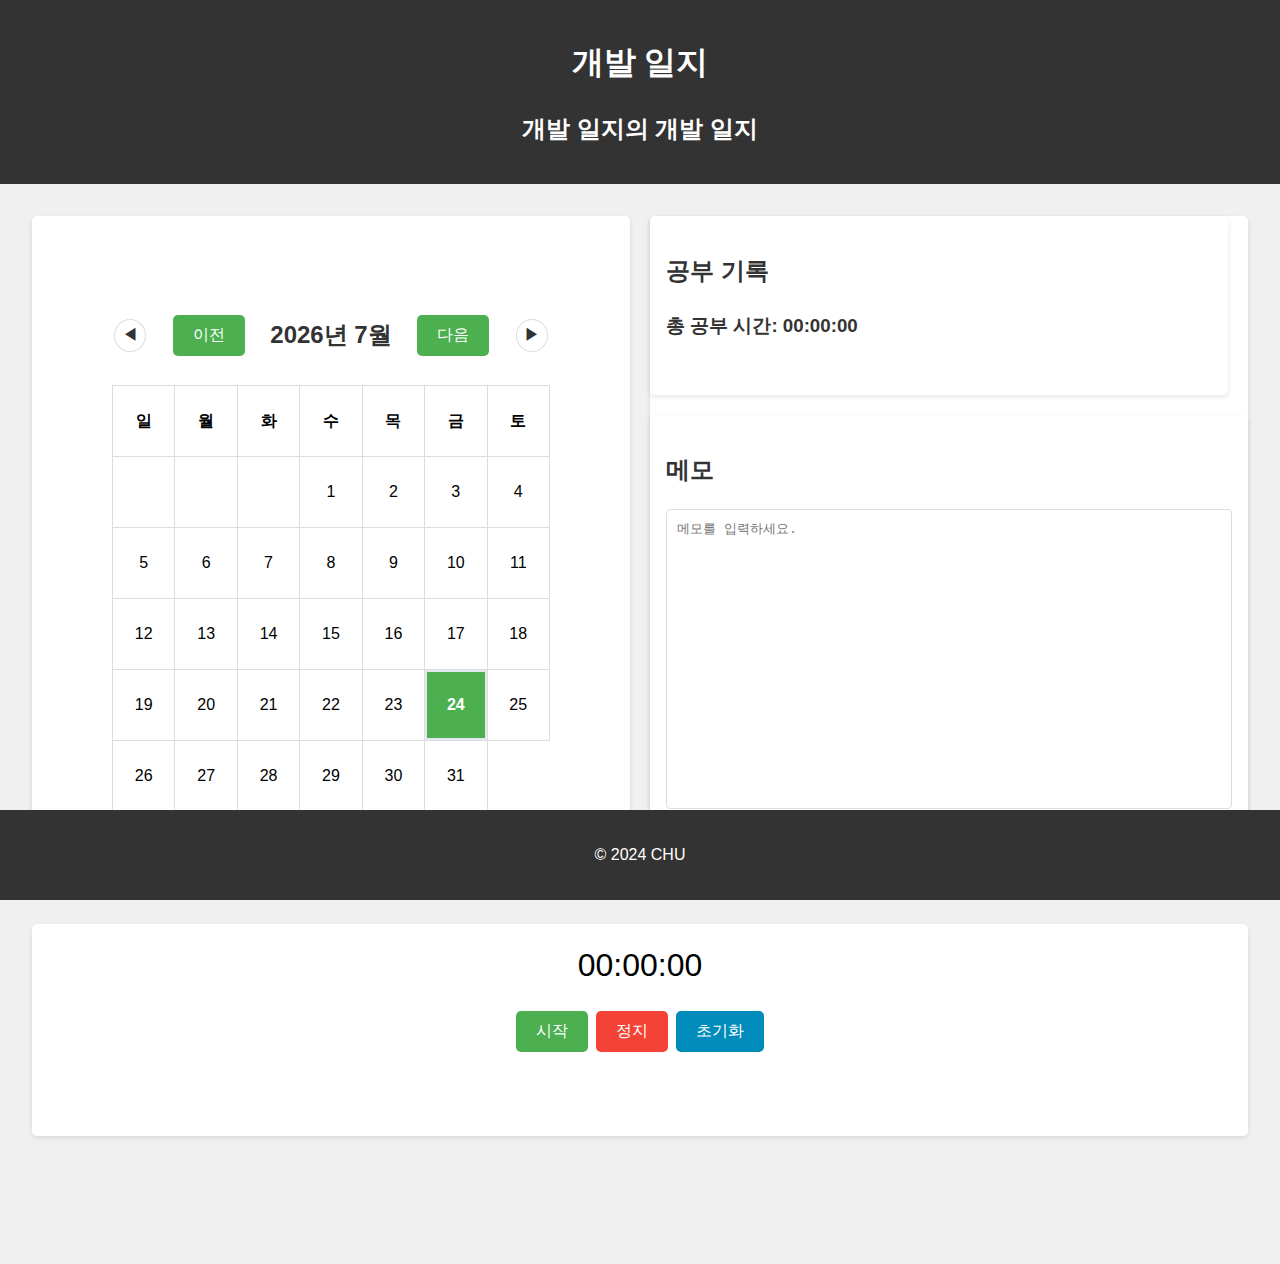
==== index.html @ 9c886e49 "많은 부분을 수정했습니다 생략" ====
<!DOCTYPE html>
<html lang="ko">
<head>
    <link rel="icon" href="favicon.ico" type="image/x-icon" sizes="16x16">
    <meta charset="UTF-8">
    <meta name="viewport" content="width=device-width, initial-scale=1.0">
    <title>Chu Archive</title>
    <link rel="stylesheet" href="style.css">
</head>
<body>
    <header>
        <nav>
            <a href="https://youtu.be/GNwWFq1Xtu0?si=cxYF8Sy4jzbHcSLc"><h1>개발 일지</h1></a>
            <a href="dailyRecord.html"><h2>개발 일지의 개발 일지</h2></a>
        </nav>
    </header>

    <main>
        <div id="calendar-notes-container">
            <section id="calendar">
                <div id="calendar-container">
                    <div id="calendar-header">
                        <button class="year-button" onclick="changeYear(-1)">&#9664;</button>
                        <button id="prev-month">이전</button>
                        <h2 id="current-month-year"></h2>
                        <button id="next-month">다음</button>
                        <button class="year-button" onclick="changeYear(1)">&#9654;</button>
                    </div>
                    <table id="calendar-body">
                        <thead>
                            <tr>
                                <th>일</th><th>월</th><th>화</th><th>수</th><th>목</th><th>금</th><th>토</th>
                            </tr>
                        </thead>
                        <tbody></tbody>
                    </table>
                </div>
            </section>
                              
            <section id="notes">
                <div id="study-container">
                    <h2>공부 기록</h2>
                    <div id="study-records">
                        <!-- 과목과 공부 시간이 여기에 추가됩니다 -->
                    </div>
                    <h3>총 공부 시간: <span id="total-study-time">00:00:00</span></h3>
                </div>
                
                <div id="memo-container">
                    <h2>메모</h2>
                    <textarea id="memo-text" rows="5" placeholder="메모를 입력하세요."></textarea>
                    <button id="save-memo">저장</button>
                </div>
            </section>
        </div>

        <section id="timer">
            <div id="timer-display">00:00:00</div>
            <div id="timer-buttons">
                <button id="start-timer">시작</button>
                <button id="stop-timer">정지</button>
                <button id="reset-timer">초기화</button>
            </div>
        </section>

    </main>

    <footer>
        <p>&copy; 2024 CHU</p>
    </footer>

    <script src="script.js"></script>
</body>
</html>
---- style.css ----
body {
    font-family: 'Arial', sans-serif;
    line-height: 1.6;
    margin: 0;
    padding: 0;
    background-color: #f4f4f4;
    min-height: 100vh; /*뷰포트 바디가 항상 꽉차게 물론 초과일 순 있음 최소한임 최소한*/
    display: flex;
    flex-direction: column; /*플렉스 자식 세로로 row도 맘에 들긴 함 고민좀*/
}

header { 
    background-color: #333; 
    padding: 1rem;/*뭐를 하든 패딩은 기본*/
    text-align: center;
    color: #fff;
}

header h1, header h2 {
    color: #fff;
}

main {
    flex: 1; /*부모요소의 남은 공간 다 차지*/
    padding: 2rem;
    background-color: #f0f0f0;
   
}

section { /*메인과 묘하게 다른색*/
    background-color: #fff; 
    border-radius: 5px;
    box-shadow: 0 2px 5px rgba(0,0,0,0.1);/*그림자는 수직이 좋다 순서대로 수평 수직 흐림*/
}

footer {
    background-color: #333;
    color: #fff;
    text-align: center;
    padding: 1rem;
    bottom: 0;
    position: fixed; /*이거 해놓으면 width100%해줘야함*/
    width: 100%;
    box-sizing: border-box;
    
}

/* 달력과 메모 컨테이너 스타일 */
#calendar-notes-container {
    display: flex;
    justify-content: space-between; /*균등 양끝 배치*/
    gap: 20px; /*내용물 사이 간격*/
    margin-bottom: 2rem; /*타이머랑 컨테이너 간격*/
    box-sizing: border-box; /*박스 사이즈를 정해놓기 평상시엔 content-box임*/
}

#calendar, #notes {
    flex: 1;   
    display: flex;
    flex-direction: column;/*위에있음 플렉스 자식 세로로*/
}

#calendar-container {
    width: 100%;
    margin: 0 auto;
    padding: 5rem;
    box-sizing: border-box;
    user-select: none;
}

#calendar-header {
    display: flex;
    justify-content: space-between;
    align-items: center;
    margin-bottom: 10px;
    gap: 10px;  
    user-select: none; /*텍스트 선택 막기*/
}


#calendar-body {
    width: 100%;
    border-collapse: collapse;/*테이블 선 중복 없애기 */
}

#calendar-body th, #calendar-body td {
    text-align: center;
    border: 1px solid #ddd;
    transition: all 0.3s linear;/*상태변화시 애니메이션*/
    padding: 10px;
    height: 50px;
    vertical-align: middle; /*크게 필요는 없음 수직 가운데 정렬*/
    user-select: none; /*텍스트 선택 막기*/
}

#calendar-body td {
    position: relative; /* 아이콘을 절대 위치로 배치하기 위해 필요 */    
}

#calendar-body td.today {
    background-color: #e0e8f0;
    font-weight: bold;
}   

#calendar-body td.selected {
    background-color: #4CAF50;
    color: white;
}

#calendar-body td.today.selected {
    background-color: #4CAF50;
    color: white;
    font-weight: bold;
    box-shadow: 0 0 0 2px #e0e8f0 inset; /*inset은 요소 내부에*/
}

#calendar-body td.today.selected:hover {
    background-color: #45a049;
}

#calendar-body td:hover {
    background-color: #f0f0f0;
    cursor: pointer;
}

#notes {
    display: flex;
    justify-content: space-between;
    gap: 20px;
}

#study-container, #memo-container {
    flex: 1;
    padding: 1rem;
    background-color: #fff;
    border-radius: 5px;
    box-shadow: 0 2px 5px rgba(0, 0, 0, 0.1);
}

#study-container {
    margin-right: 20px; /* 왼쪽 여백 */
}

#study-records div {
    margin-bottom: 10px;
}

#study-records {
    margin-bottom: 20px;
}

#total-study-time {
    font-weight: bold;
}

#memo-text {
    width: 100%;
    flex-grow: 1; /*여분을 공평하게 나누기 */
    min-height: 300px;/*휴대폰을 위해*/
    resize: none; /*텍스트에어리어 크기조절 없애기*/
    padding: 10px;
    margin-bottom: 10px;
    border: 1px solid #ddd;
    border-radius: 4px;
    box-sizing: border-box; /*이거 없으면 컨텐츠가 width100%먹고 패딩,테두리 추가됨*/
}

#save-memo {
    background-color: #4CAF50;
    color: white;
    border: none;
    padding: 10px 20px;
    text-align: center;   
    display: inline-block;
    font-size: 16px;
    margin: 4px 2px;
    cursor: pointer;
    border-radius: 4px;
    align-self: flex-start;/*저장버튼 왼쪽 정렬*/
}

#save-memo:hover {
    background-color: #45a049;
}

#timer {
    text-align: center;
    margin-top: 2rem;
    margin-bottom: 6rem; /* 타이머 아래 여백 더 증가 */
    padding-bottom: 2rem; /* 추가 패딩 */
}

#timer-display {
    font-size: 2rem;
    margin-bottom: 1rem;
    padding-top: 1rem; /*타이머 시간을 복사하고 싶을 수 있으니 유저선택을 막지 않음*/
}

#timer-buttons {
    margin-bottom: 3rem; /* 버튼 아래 여백 더 증가 */
    user-select: none;
}

.year-button {
    font-size: 1em;/*em은 부모요소에 영향을 받음*/
    padding: 5px 7px;
    background-color: transparent;/*투명색 뒤에 요소까지 보이게 함*/
    color: #333;
    border: 1px solid #ddd;
    border-radius: 50%;
    cursor: pointer;
    transition: all 0.3s ease;
}

.year-button:hover {
    background-color: #f0f0f0;
}

button {
    background-color: #4CAF50;
    border: none;
    color: white;
    padding: 10px 20px;
    text-align: center;
    text-decoration: none;
    display: inline-block;
    font-size: 16px;
    margin: 4px 2px;
    cursor: pointer;
    border-radius: 5px;
    transition: background-color 0.3s;
    user-select: none;
}

button:hover {
    background-color: #45a049;
}

#start-timer { background-color: #4CAF50; }
#start-timer:hover { background-color: #45a049; }

#stop-timer { background-color: #f44336; }
#stop-timer:hover { background-color: #da190b; }

#reset-timer { background-color: #008CBA; }
#reset-timer:hover { background-color: #007a9e; }

h1, h2, h3 {
    color: #333;
}

a {
    color: #4CAF50; /*링크 색 언더바 색도 포함*/
    text-decoration: none;
}

a:hover {
    text-decoration: underline;
}

/* 반응형 디자인 */
@media (max-width: 768px) {
    #calendar-notes-container {
        flex-direction: column;
    }
    #calendar, #notes {
        max-width: 100%;
    }
}

@media (max-width: 600px) {
    main { 
        padding: 1rem;
        font-size: 0.9rem; 
    }
    #calendar-container {
        max-width: 100%;
    }
    #timer-display {
        font-size: 1.5rem;
    }
    button {
        padding: 8px 16px;
    }
}

.dailyRecord {
    background-color: gray;
    color: white;
    padding: 10px 20px;
    text-align: center;
}

/* 체크 아이콘 스타일 */
.checkmark {
    width: 16px; /* 아이콘의 너비 */
    height: 16px; /* 아이콘의 높이 */
    background: url('5291043.png') no-repeat center center; /* 체크 아이콘 이미지 경로 */
    background-size: contain; /* 아이콘이 셀에 맞게 조정되도록 */
    display: inline-block;
    vertical-align: middle; /* 아이콘의 세로 정렬 */
    margin-left: 4px; /* 셀의 왼쪽 여백 */
}

#calendar-body td .checkmark {
    position: absolute; /* 셀 내에서 절대 위치 */
    bottom: 5px; /* 셀의 아래쪽 여백 */
    right: 5px; /* 셀의 오른쪽 여백 */
}
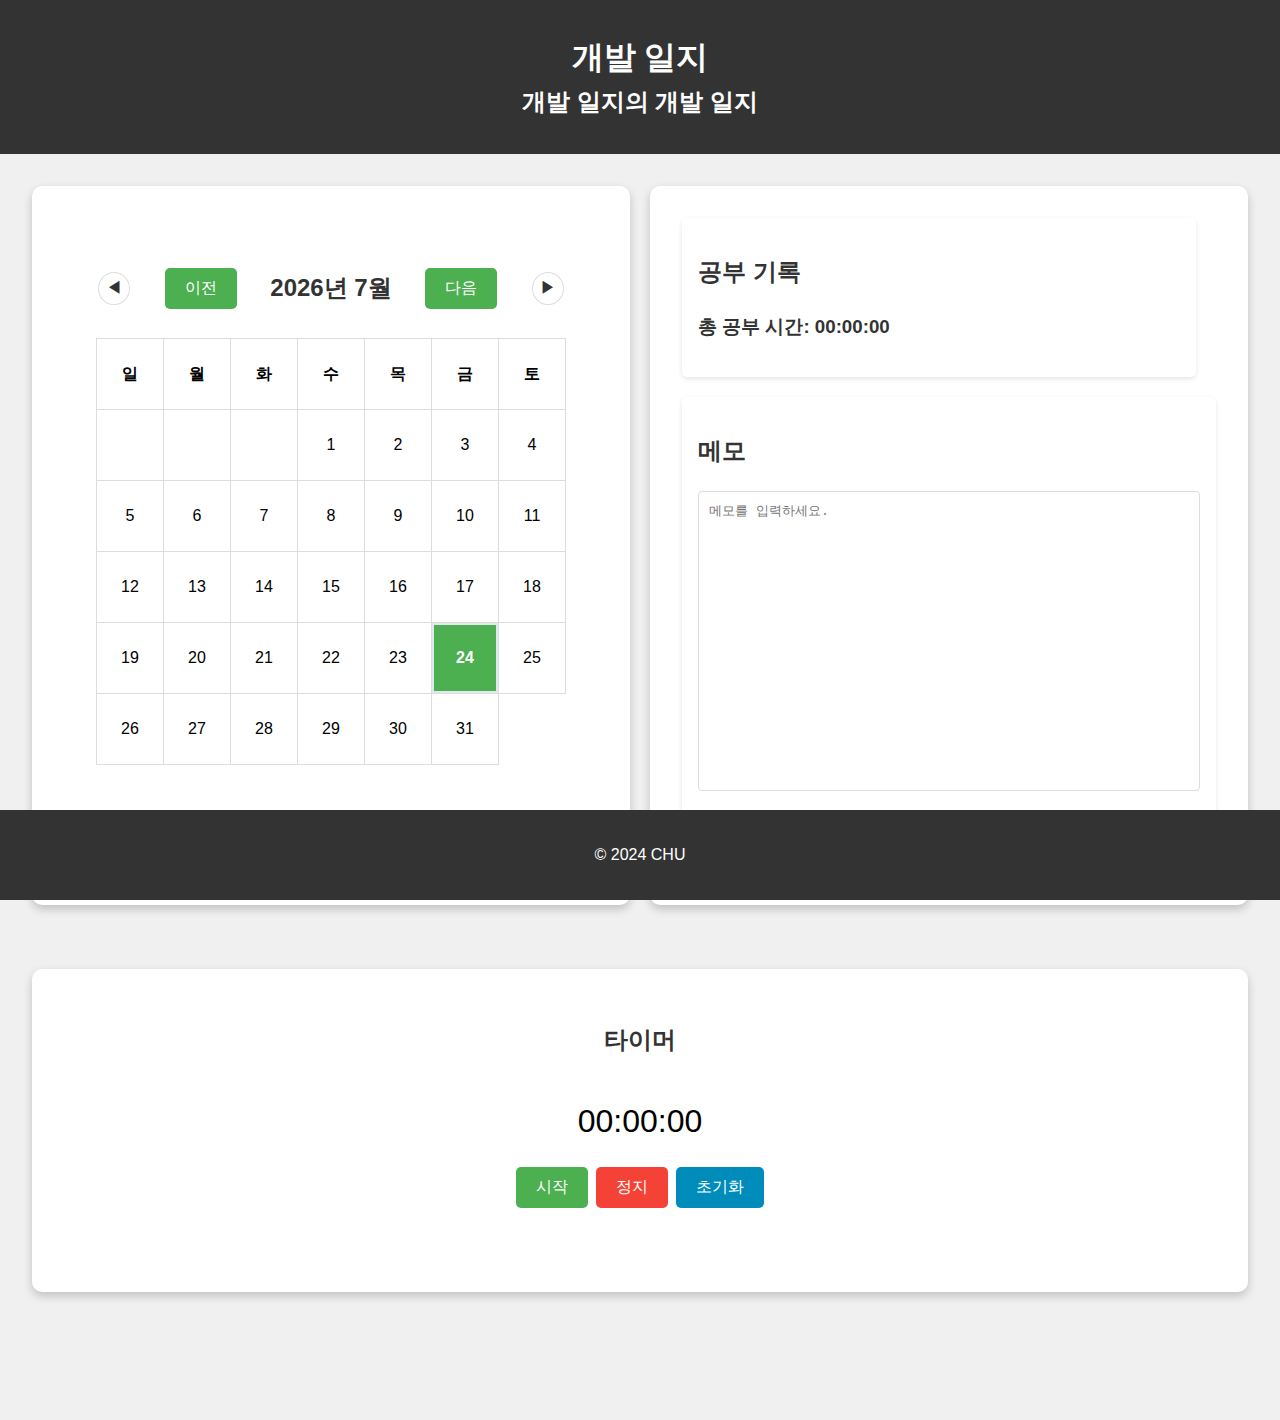
==== commit b38bae79: "css수정파일" ====
--- a/index.html
+++ b/index.html
@@ -55,6 +55,7 @@
         </div>
 
         <section id="timer">
+            <h2>타이머</h2>
             <div id="timer-display">00:00:00</div>
             <div id="timer-buttons">
                 <button id="start-timer">시작</button>
--- a/style.css
+++ b/style.css
@@ -3,20 +3,29 @@
     line-height: 1.6;
     margin: 0;
     padding: 0;
-    background-color: #f4f4f4;
+    background: url('background-pattern.png') repeat; /* 배경 이미지 추가 */
     min-height: 100vh; /*뷰포트 바디가 항상 꽉차게 물론 초과일 순 있음 최소한임 최소한*/
     display: flex;
     flex-direction: column; /*플렉스 자식 세로로 row도 맘에 들긴 함 고민좀*/
 }
 
 header { 
-    background-color: #333; 
-    padding: 1rem;/*뭐를 하든 패딩은 기본*/
+    background-color: #333; /* 헤더 색상 변경 */
+    padding: 2rem; /* 패딩을 늘려서 헤더 크기 증가 */
     text-align: center;
     color: #fff;
-}
-
-header h1, header h2 {
+    box-shadow: 0 4px 10px rgba(0, 0, 0, 0.3); /* 헤더 그림자 강화 */
+}
+
+header h1 {
+    font-size: 2rem; /* 제목 크기 증가 */
+    margin: 0; /* 제목의 기본 마진 제거 */
+    color: #fff;
+}
+
+header h2 {
+    font-size: 1.5rem; /* 부제목 크기 증가 */
+    margin: 0; /* 부제목의 기본 마진 제거 */
     color: #fff;
 }
 
@@ -29,8 +38,15 @@
 
 section { /*메인과 묘하게 다른색*/
     background-color: #fff; 
-    border-radius: 5px;
-    box-shadow: 0 2px 5px rgba(0,0,0,0.1);/*그림자는 수직이 좋다 순서대로 수평 수직 흐림*/
+    border-radius: 10px; /* 섹션 모서리 둥글게 */
+    box-shadow: 0 4px 10px rgba(0,0,0,0.2); /* 섹션 그림자 강화 */
+    padding: 2rem; /* 섹션 패딩 증가 */
+    margin-bottom: 2rem; /* 섹션 간 간격 증가 */
+    transition: transform 0.3s; /* 섹션 애니메이션 효과 */
+}
+
+section:hover {
+    transform: translateY(-5px); /* 섹션 호버 시 위로 이동 */
 }
 
 footer {
@@ -63,7 +79,7 @@
 #calendar-container {
     width: 100%;
     margin: 0 auto;
-    padding: 5rem;
+    padding: 2rem; /* 패딩 조정 */
     box-sizing: border-box;
     user-select: none;
 }
@@ -142,7 +158,16 @@
 }
 
 #study-records div {
+    background-color: #f9f9f9; /* 공부 기록 배경 색상 */
+    border: 1px solid #ddd;
+    border-radius: 5px;
+    padding: 10px;
     margin-bottom: 10px;
+    transition: background-color 0.3s; /* 애니메이션 효과 */
+}
+
+#study-records div:hover {
+    background-color: #e0e0e0; /* 공부 기록 호버 시 색상 변경 */
 }
 
 #study-records {
@@ -228,12 +253,13 @@
     margin: 4px 2px;
     cursor: pointer;
     border-radius: 5px;
-    transition: background-color 0.3s;
+    transition: background-color 0.3s, transform 0.2s; /* 버튼 애니메이션 효과 */
     user-select: none;
 }
 
 button:hover {
     background-color: #45a049;
+    transform: scale(1.05); /* 버튼 호버 시 확대 */
 }
 
 #start-timer { background-color: #4CAF50; }
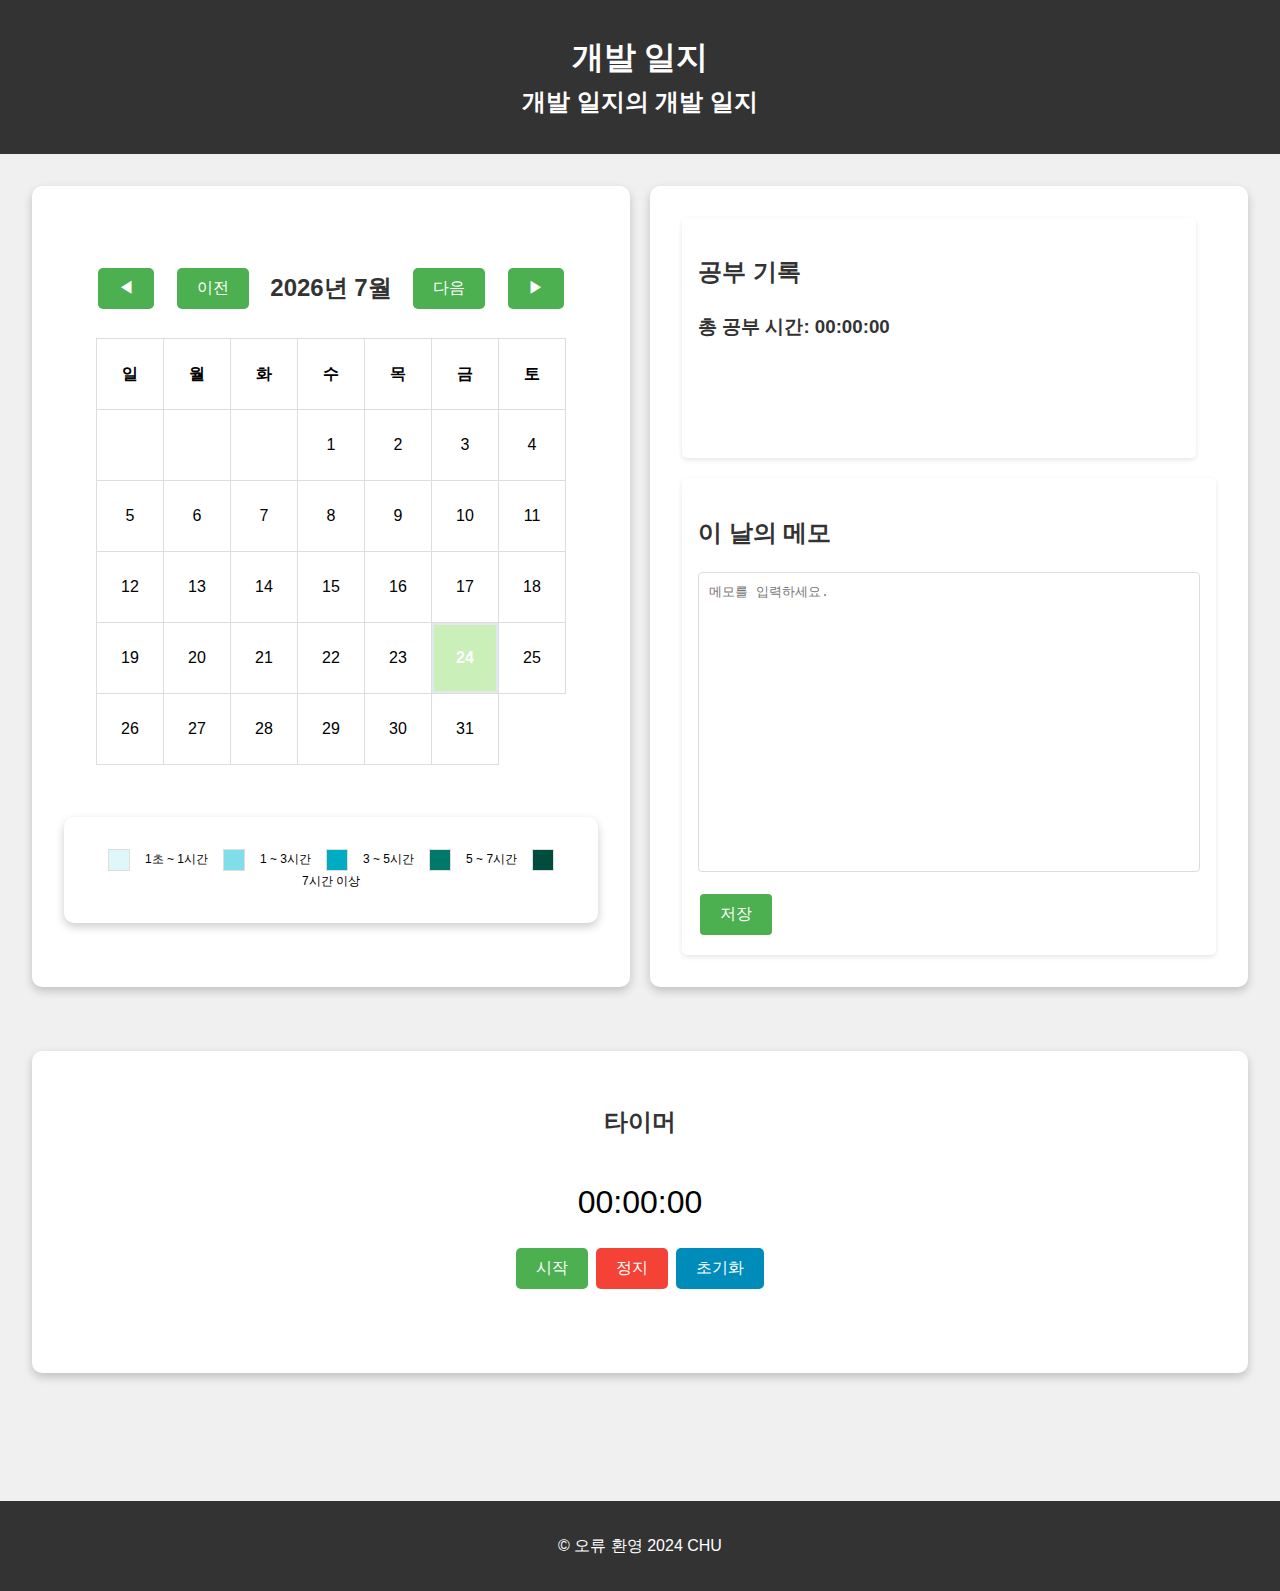
==== commit 84125e2c: "대규모 업데이트" ====
--- a/index.html
+++ b/index.html
@@ -6,6 +6,7 @@
     <meta name="viewport" content="width=device-width, initial-scale=1.0">
     <title>Chu Archive</title>
     <link rel="stylesheet" href="style.css">
+    <link rel="stylesheet" href="https://cdnjs.cloudflare.com/ajax/libs/font-awesome/6.0.0-beta3/css/all.min.css">
 </head>
 <body>
     <header>
@@ -35,6 +36,21 @@
                         <tbody></tbody>
                     </table>
                 </div>
+
+                <!-- 색상 지표 추가 -->
+                <section id="color-legend">
+                    <div class="legend-item" style="background-color: #e0f7fa;"></div>
+                    <span class="legend-label">1초 ~ 1시간</span>
+                    <div class="legend-item" style="background-color: #80deea;"></div>
+                    <span class="legend-label">1 ~ 3시간</span>
+                    <div class="legend-item" style="background-color: #00acc1;"></div>
+                    <span class="legend-label">3 ~ 5시간</span>
+                    <div class="legend-item" style="background-color: #00796b;"></div>
+                    <span class="legend-label">5 ~ 7시간</span>
+                    <div class="legend-item" style="background-color: #004d40;"></div>
+                    <span class="legend-label">7시간 이상</span>
+                </section>
+
             </section>
                               
             <section id="notes">
@@ -47,7 +63,7 @@
                 </div>
                 
                 <div id="memo-container">
-                    <h2>메모</h2>
+                    <h2>이 날의 메모</h2>
                     <textarea id="memo-text" rows="5" placeholder="메모를 입력하세요."></textarea>
                     <button id="save-memo">저장</button>
                 </div>
@@ -63,13 +79,12 @@
                 <button id="reset-timer">초기화</button>
             </div>
         </section>
-
     </main>
 
     <footer>
-        <p>&copy; 2024 CHU</p>
+        <p>&copy; 오류 환영 2024 CHU</p>
     </footer>
 
     <script src="script.js"></script>
 </body>
-</html>+</html>
--- a/style.css
+++ b/style.css
@@ -1,14 +1,29 @@
+/* 기본 스타일 */
 body {
     font-family: 'Arial', sans-serif;
     line-height: 1.6;
     margin: 0;
     padding: 0;
-    background: url('background-pattern.png') repeat; /* 배경 이미지 추가 */
-    min-height: 100vh; /*뷰포트 바디가 항상 꽉차게 물론 초과일 순 있음 최소한임 최소한*/
-    display: flex;
-    flex-direction: column; /*플렉스 자식 세로로 row도 맘에 들긴 함 고민좀*/
-}
-
+    min-height: 100vh; /* 뷰포트 바디가 항상 꽉차게 물론 초과일 순 있음 최소한임 최소한 */
+    display: flex;
+    flex-direction: column; /* 플렉스 자식 세로로 row도 맘에 들긴 함 고민좀 */
+}
+
+/* 링크 스타일 */
+h1, h2, h3 {
+    color: #333;
+}
+
+a {
+    color: #4CAF50; /* 링크 색 언더바 색도 포함 */
+    text-decoration: none;
+}
+
+a:hover {
+    text-decoration: underline;
+}
+
+/* 헤더 스타일 */
 header { 
     background-color: #333; /* 헤더 색상 변경 */
     padding: 2rem; /* 패딩을 늘려서 헤더 크기 증가 */
@@ -29,14 +44,15 @@
     color: #fff;
 }
 
+/* 메인 스타일 */
 main {
-    flex: 1; /*부모요소의 남은 공간 다 차지*/
+    flex: 1; /* 부모 요소의 남은 공간 다 차지 */
     padding: 2rem;
     background-color: #f0f0f0;
-   
-}
-
-section { /*메인과 묘하게 다른색*/
+}
+
+/* 섹션 스타일 */
+section { /* 메인과 묘하게 다른색 */
     background-color: #fff; 
     border-radius: 10px; /* 섹션 모서리 둥글게 */
     box-shadow: 0 4px 10px rgba(0,0,0,0.2); /* 섹션 그림자 강화 */
@@ -49,31 +65,30 @@
     transform: translateY(-5px); /* 섹션 호버 시 위로 이동 */
 }
 
+/* 푸터 스타일 */
 footer {
     background-color: #333;
     color: #fff;
     text-align: center;
     padding: 1rem;
     bottom: 0;
-    position: fixed; /*이거 해놓으면 width100%해줘야함*/
-    width: 100%;
     box-sizing: border-box;
-    
 }
 
 /* 달력과 메모 컨테이너 스타일 */
 #calendar-notes-container {
     display: flex;
-    justify-content: space-between; /*균등 양끝 배치*/
-    gap: 20px; /*내용물 사이 간격*/
-    margin-bottom: 2rem; /*타이머랑 컨테이너 간격*/
-    box-sizing: border-box; /*박스 사이즈를 정해놓기 평상시엔 content-box임*/
-}
-
+    justify-content: space-between; /* 균등 양끝 배치 */
+    gap: 20px; /* 내용물 사이 간격 */
+    margin-bottom: 2rem; /* 타이머랑 컨테이너 간격 */
+    box-sizing: border-box; /* 박스 사이즈를 정해놓기 평상시엔 content-box임 */
+}
+
+/* 캘린더 스타일 */
 #calendar, #notes {
     flex: 1;   
     display: flex;
-    flex-direction: column;/*위에있음 플렉스 자식 세로로*/
+    flex-direction: column; /* 위에있음 플렉스 자식 세로로 */
 }
 
 #calendar-container {
@@ -90,23 +105,22 @@
     align-items: center;
     margin-bottom: 10px;
     gap: 10px;  
-    user-select: none; /*텍스트 선택 막기*/
-}
-
+    user-select: none; /* 텍스트 선택 막기 */
+}
 
 #calendar-body {
     width: 100%;
-    border-collapse: collapse;/*테이블 선 중복 없애기 */
+    border-collapse: collapse; /* 테이블 선 중복 없애기 */
 }
 
 #calendar-body th, #calendar-body td {
     text-align: center;
     border: 1px solid #ddd;
-    transition: all 0.3s linear;/*상태변화시 애니메이션*/
+    transition: all 0.3s linear; /* 상태변화시 애니메이션 */
     padding: 10px;
     height: 50px;
-    vertical-align: middle; /*크게 필요는 없음 수직 가운데 정렬*/
-    user-select: none; /*텍스트 선택 막기*/
+    vertical-align: middle; /* 크게 필요는 없음 수직 가운데 정렬 */
+    user-select: none; /* 텍스트 선택 막기 */
 }
 
 #calendar-body td {
@@ -114,20 +128,20 @@
 }
 
 #calendar-body td.today {
-    background-color: #e0e8f0;
+    background-color: #e3e7eb;
     font-weight: bold;
 }   
 
 #calendar-body td.selected {
-    background-color: #4CAF50;
+    background-color: #cbefb8;
     color: white;
 }
 
 #calendar-body td.today.selected {
-    background-color: #4CAF50;
+    background-color: #cbefb8;
     color: white;
     font-weight: bold;
-    box-shadow: 0 0 0 2px #e0e8f0 inset; /*inset은 요소 내부에*/
+    box-shadow: 0 0 0 2px #e0e8f0 inset; /* inset은 요소 내부에 */
 }
 
 #calendar-body td.today.selected:hover {
@@ -139,6 +153,34 @@
     cursor: pointer;
 }
 
+/* 캘린더 색상 지표 스타일 */
+#color-legend {
+    display: flex;
+    justify-content: center;
+    flex-wrap: wrap;
+    margin-top: 20px;
+    text-align: center;
+}
+
+.legend-item {
+    display: inline-block;
+    width: 20px; /* 작은 크기로 조정 */
+    height: 20px; /* 작은 크기로 조정 */
+    margin: 0 5px;
+    vertical-align: middle;
+    border: 1px solid #ddd; /* 선택적: 구분을 위해 테두리 추가 */
+}
+
+.legend-label {
+    display: inline-block;
+    margin: 0 10px;
+    vertical-align: middle;
+    font-size: 12px; /* 폰트 크기를 조정 */
+    line-height: 20px; /* 아이템과 텍스트가 수직 정렬되도록 */
+}
+
+
+/* 노트 스타일 */
 #notes {
     display: flex;
     justify-content: space-between;
@@ -157,37 +199,108 @@
     margin-right: 20px; /* 왼쪽 여백 */
 }
 
+#study-records {
+    margin-bottom: 20px;
+}
+
 #study-records div {
     background-color: #f9f9f9; /* 공부 기록 배경 색상 */
     border: 1px solid #ddd;
     border-radius: 5px;
     padding: 10px;
-    margin-bottom: 10px;
     transition: background-color 0.3s; /* 애니메이션 효과 */
+    position: relative; /* 수정 및 삭제 버튼을 절대 위치로 배치하기 위해 필요 */
 }
 
 #study-records div:hover {
     background-color: #e0e0e0; /* 공부 기록 호버 시 색상 변경 */
 }
 
-#study-records {
-    margin-bottom: 20px;
-}
-
 #total-study-time {
     font-weight: bold;
 }
 
+/* 공부 기록 수정 및 삭제 버튼 스타일 */
+.study-record {
+    display: flex;
+    justify-content: space-between; /* 양쪽 끝으로 정렬 */
+    align-items: center; /* 수직 중앙 정렬 */
+    margin-bottom: 10px;
+    padding: 10px;
+    border: 1px solid #ddd;
+    border-radius: 5px;
+    background-color: #f9f9f9;
+    position: relative;
+    transition: background-color 0.3s, box-shadow 0.3s;
+}
+
+.study-record:hover {
+    background-color: #e0e0e0;
+    box-shadow: 0 2px 5px rgba(0, 0, 0, 0.1);
+}
+
+.study-record button {
+    background: none; /* 배경 제거 */
+    border: none; /* 테두리 제거 */
+    cursor: pointer; /* 커서 포인터로 변경 */
+    margin-left: 0; /* 아이콘 간격 제거 */
+    color: #333;
+    font-weight: bold;
+}
+
+.study-record i {
+    font-size: 1.2rem; /* 아이콘 크기 조정 */
+    color: #4CAF50; /* 아이콘 색상 */
+}
+
+.study-record button:hover i {
+    color: #45a049; /* 호버 시 아이콘 색상 변경 */
+}
+
+/* 공부 기록 배경색을 연두색으로 설정 */
+.study-record {
+    background-color: #f9f9f9; /* 기본 배경 색상 */
+}
+
+/* 이스터에그 배경색 */
+.study-record.egg {
+    background-color: #d0f0c0; /* 연두색 배경 */
+}
+
+/* 스터디 메모 편집기 스타일 */
+.memo-editor {
+    position: fixed;
+    top: 50%;
+    left: 50%;
+    transform: translate(-50%, -50%);
+    background-color: #fff;
+    border: 1px solid #ddd;
+    padding: 20px;
+    border-radius: 8px;
+    box-shadow: 0 4px 8px rgba(0, 0, 0, 0.2);
+    z-index: 1000; /* 다른 요소 위에 표시되도록 */
+}
+
+.memo-editor textarea {
+    width: 100%;
+    margin-bottom: 10px;
+}
+
+.memo-editor button {
+    margin-right: 10px;
+}
+
+/* 메모 스타일 */
 #memo-text {
     width: 100%;
-    flex-grow: 1; /*여분을 공평하게 나누기 */
-    min-height: 300px;/*휴대폰을 위해*/
-    resize: none; /*텍스트에어리어 크기조절 없애기*/
+    flex-grow: 1; /* 여분을 공평하게 나누기 */
+    min-height: 300px; /* 휴대폰을 위해 */
+    resize: none; /* 텍스트 영역 크기조절 없애기 */
     padding: 10px;
     margin-bottom: 10px;
     border: 1px solid #ddd;
     border-radius: 4px;
-    box-sizing: border-box; /*이거 없으면 컨텐츠가 width100%먹고 패딩,테두리 추가됨*/
+    box-sizing: border-box; /* 이거 없으면 컨텐츠가 width 100% 먹고 패딩, 테두리 추가됨 */
 }
 
 #save-memo {
@@ -201,13 +314,14 @@
     margin: 4px 2px;
     cursor: pointer;
     border-radius: 4px;
-    align-self: flex-start;/*저장버튼 왼쪽 정렬*/
+    align-self: flex-start; /* 저장 버튼 왼쪽 정렬 */
 }
 
 #save-memo:hover {
     background-color: #45a049;
 }
 
+/* 타이머 스타일 */
 #timer {
     text-align: center;
     margin-top: 2rem;
@@ -218,7 +332,7 @@
 #timer-display {
     font-size: 2rem;
     margin-bottom: 1rem;
-    padding-top: 1rem; /*타이머 시간을 복사하고 싶을 수 있으니 유저선택을 막지 않음*/
+    padding-top: 1rem; /* 타이머 시간을 복사하고 싶을 수 있으니 유저 선택을 막지 않음 */
 }
 
 #timer-buttons {
@@ -226,21 +340,7 @@
     user-select: none;
 }
 
-.year-button {
-    font-size: 1em;/*em은 부모요소에 영향을 받음*/
-    padding: 5px 7px;
-    background-color: transparent;/*투명색 뒤에 요소까지 보이게 함*/
-    color: #333;
-    border: 1px solid #ddd;
-    border-radius: 50%;
-    cursor: pointer;
-    transition: all 0.3s ease;
-}
-
-.year-button:hover {
-    background-color: #f0f0f0;
-}
-
+/* 버튼 스타일 */
 button {
     background-color: #4CAF50;
     border: none;
@@ -262,6 +362,11 @@
     transform: scale(1.05); /* 버튼 호버 시 확대 */
 }
 
+button:focus {
+    outline: none; /* 포커스 시 기본 테두리 제거 */
+}
+
+/* 타이머 버튼 스타일 */
 #start-timer { background-color: #4CAF50; }
 #start-timer:hover { background-color: #45a049; }
 
@@ -271,45 +376,8 @@
 #reset-timer { background-color: #008CBA; }
 #reset-timer:hover { background-color: #007a9e; }
 
-h1, h2, h3 {
-    color: #333;
-}
-
-a {
-    color: #4CAF50; /*링크 색 언더바 색도 포함*/
-    text-decoration: none;
-}
-
-a:hover {
-    text-decoration: underline;
-}
-
-/* 반응형 디자인 */
-@media (max-width: 768px) {
-    #calendar-notes-container {
-        flex-direction: column;
-    }
-    #calendar, #notes {
-        max-width: 100%;
-    }
-}
-
-@media (max-width: 600px) {
-    main { 
-        padding: 1rem;
-        font-size: 0.9rem; 
-    }
-    #calendar-container {
-        max-width: 100%;
-    }
-    #timer-display {
-        font-size: 1.5rem;
-    }
-    button {
-        padding: 8px 16px;
-    }
-}
-
+
+/* 개발일지의 개발일지 */
 .dailyRecord {
     background-color: gray;
     color: white;
@@ -332,4 +400,31 @@
     position: absolute; /* 셀 내에서 절대 위치 */
     bottom: 5px; /* 셀의 아래쪽 여백 */
     right: 5px; /* 셀의 오른쪽 여백 */
+}
+
+
+/* 반응형 디자인 */
+@media (max-width: 768px) {
+    #calendar-notes-container {
+        flex-direction: column;
+    }
+    #calendar, #notes {
+        max-width: 100%;
+    }
+}
+
+@media (max-width: 600px) {
+    main { 
+        padding: 1rem;
+        font-size: 0.9rem; 
+    }
+    #calendar-container {
+        max-width: 100%;
+    }
+    #timer-display {
+        font-size: 1.5rem;
+    }
+    button {
+        padding: 8px 16px;
+    }
 }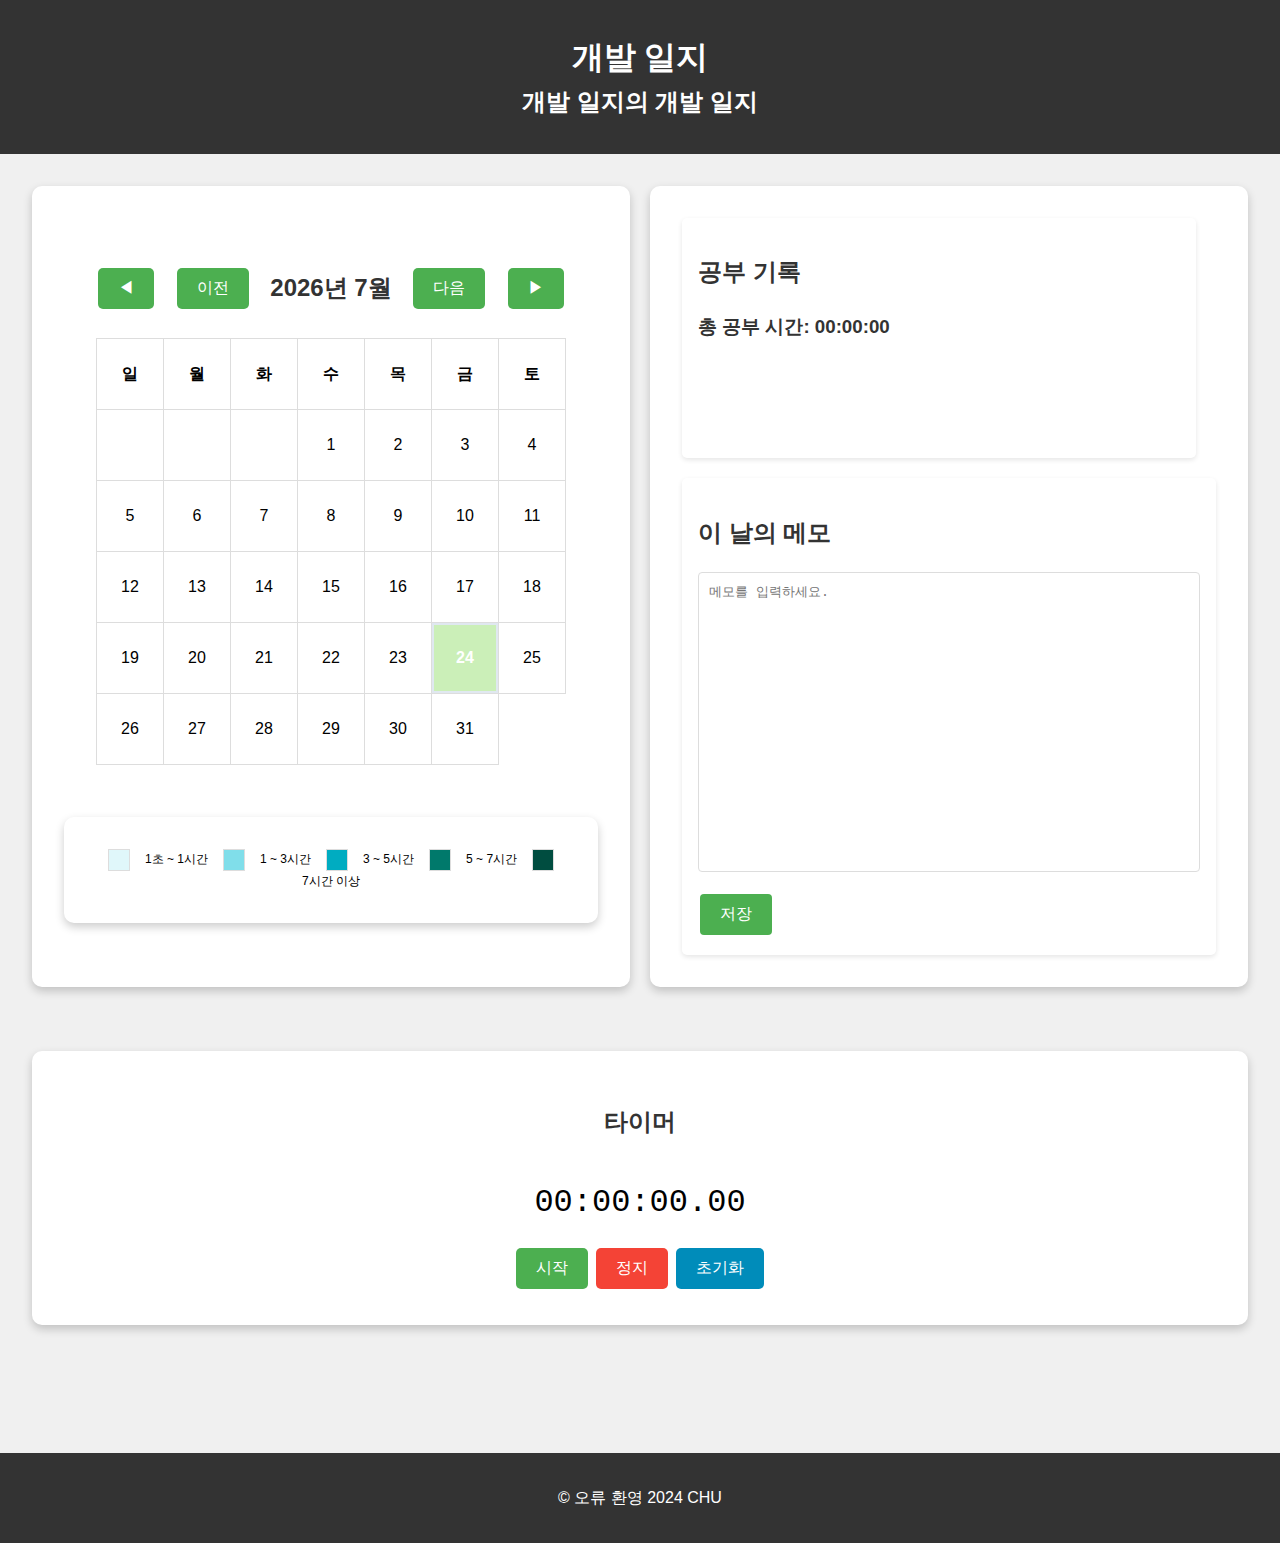
==== commit e86e1a7c: "핫픽스 maybe최종버전" ====
--- a/index.html
+++ b/index.html
@@ -72,7 +72,7 @@
 
         <section id="timer">
             <h2>타이머</h2>
-            <div id="timer-display">00:00:00</div>
+            <div id="timer-display">00:00:00.00</div>
             <div id="timer-buttons">
                 <button id="start-timer">시작</button>
                 <button id="stop-timer">정지</button>
--- a/style.css
+++ b/style.css
@@ -4,9 +4,9 @@
     line-height: 1.6;
     margin: 0;
     padding: 0;
-    min-height: 100vh; /* 뷰포트 바디가 항상 꽉차게 물론 초과일 순 있음 최소한임 최소한 */
-    display: flex;
-    flex-direction: column; /* 플렉스 자식 세로로 row도 맘에 들긴 함 고민좀 */
+    min-height: 100vh; /* 뷰포트 바디가 항상 꽉차게 */
+    display: flex;
+    flex-direction: column; /* 플렉스 자식 세로로 */
 }
 
 /* 링크 스타일 */
@@ -15,7 +15,7 @@
 }
 
 a {
-    color: #4CAF50; /* 링크 색 언더바 색도 포함 */
+    color: #4CAF50; /* 링크 색상 */
     text-decoration: none;
 }
 
@@ -25,22 +25,22 @@
 
 /* 헤더 스타일 */
 header { 
-    background-color: #333; /* 헤더 색상 변경 */
-    padding: 2rem; /* 패딩을 늘려서 헤더 크기 증가 */
+    background-color: #333; /* 헤더 색상 */
+    padding: 2rem; /* 패딩 증가 */
     text-align: center;
     color: #fff;
-    box-shadow: 0 4px 10px rgba(0, 0, 0, 0.3); /* 헤더 그림자 강화 */
+    box-shadow: 0 4px 10px rgba(0, 0, 0, 0.3); /* 헤더 그림자 */
 }
 
 header h1 {
     font-size: 2rem; /* 제목 크기 증가 */
-    margin: 0; /* 제목의 기본 마진 제거 */
+    margin: 0; /* 마진 제거 */
     color: #fff;
 }
 
 header h2 {
     font-size: 1.5rem; /* 부제목 크기 증가 */
-    margin: 0; /* 부제목의 기본 마진 제거 */
+    margin: 0; /* 마진 제거 */
     color: #fff;
 }
 
@@ -52,13 +52,13 @@
 }
 
 /* 섹션 스타일 */
-section { /* 메인과 묘하게 다른색 */
+section { 
     background-color: #fff; 
     border-radius: 10px; /* 섹션 모서리 둥글게 */
-    box-shadow: 0 4px 10px rgba(0,0,0,0.2); /* 섹션 그림자 강화 */
-    padding: 2rem; /* 섹션 패딩 증가 */
+    box-shadow: 0 4px 10px rgba(0,0,0,0.2); /* 섹션 그림자 */
+    padding: 2rem; /* 패딩 증가 */
     margin-bottom: 2rem; /* 섹션 간 간격 증가 */
-    transition: transform 0.3s; /* 섹션 애니메이션 효과 */
+    transition: transform 0.3s; /* 섹션 애니메이션 */
 }
 
 section:hover {
@@ -81,7 +81,7 @@
     justify-content: space-between; /* 균등 양끝 배치 */
     gap: 20px; /* 내용물 사이 간격 */
     margin-bottom: 2rem; /* 타이머랑 컨테이너 간격 */
-    box-sizing: border-box; /* 박스 사이즈를 정해놓기 평상시엔 content-box임 */
+    box-sizing: border-box; /* 박스 사이즈 설정 */
 }
 
 /* 캘린더 스타일 */
@@ -119,7 +119,7 @@
     transition: all 0.3s linear; /* 상태변화시 애니메이션 */
     padding: 10px;
     height: 50px;
-    vertical-align: middle; /* 크게 필요는 없음 수직 가운데 정렬 */
+    vertical-align: middle; /* 수직 가운데 정렬 */
     user-select: none; /* 텍스트 선택 막기 */
 }
 
@@ -175,10 +175,9 @@
     display: inline-block;
     margin: 0 10px;
     vertical-align: middle;
-    font-size: 12px; /* 폰트 크기를 조정 */
+    font-size: 12px; /* 폰트 크기 조정 */
     line-height: 20px; /* 아이템과 텍스트가 수직 정렬되도록 */
 }
-
 
 /* 노트 스타일 */
 #notes {
@@ -332,12 +331,8 @@
 #timer-display {
     font-size: 2rem;
     margin-bottom: 1rem;
-    padding-top: 1rem; /* 타이머 시간을 복사하고 싶을 수 있으니 유저 선택을 막지 않음 */
-}
-
-#timer-buttons {
-    margin-bottom: 3rem; /* 버튼 아래 여백 더 증가 */
-    user-select: none;
+    padding-top: 1rem; /* 유저 선택 방지 */
+    font-family: 'Courier New', monospace; /* 고정폭 글꼴로 변경 */
 }
 
 /* 버튼 스타일 */
@@ -376,8 +371,7 @@
 #reset-timer { background-color: #008CBA; }
 #reset-timer:hover { background-color: #007a9e; }
 
-
-/* 개발일지의 개발일지 */
+/* 개발일지 스타일 */
 .dailyRecord {
     background-color: gray;
     color: white;
@@ -402,7 +396,6 @@
     right: 5px; /* 셀의 오른쪽 여백 */
 }
 
-
 /* 반응형 디자인 */
 @media (max-width: 768px) {
     #calendar-notes-container {
@@ -427,4 +420,4 @@
     button {
         padding: 8px 16px;
     }
-}+}
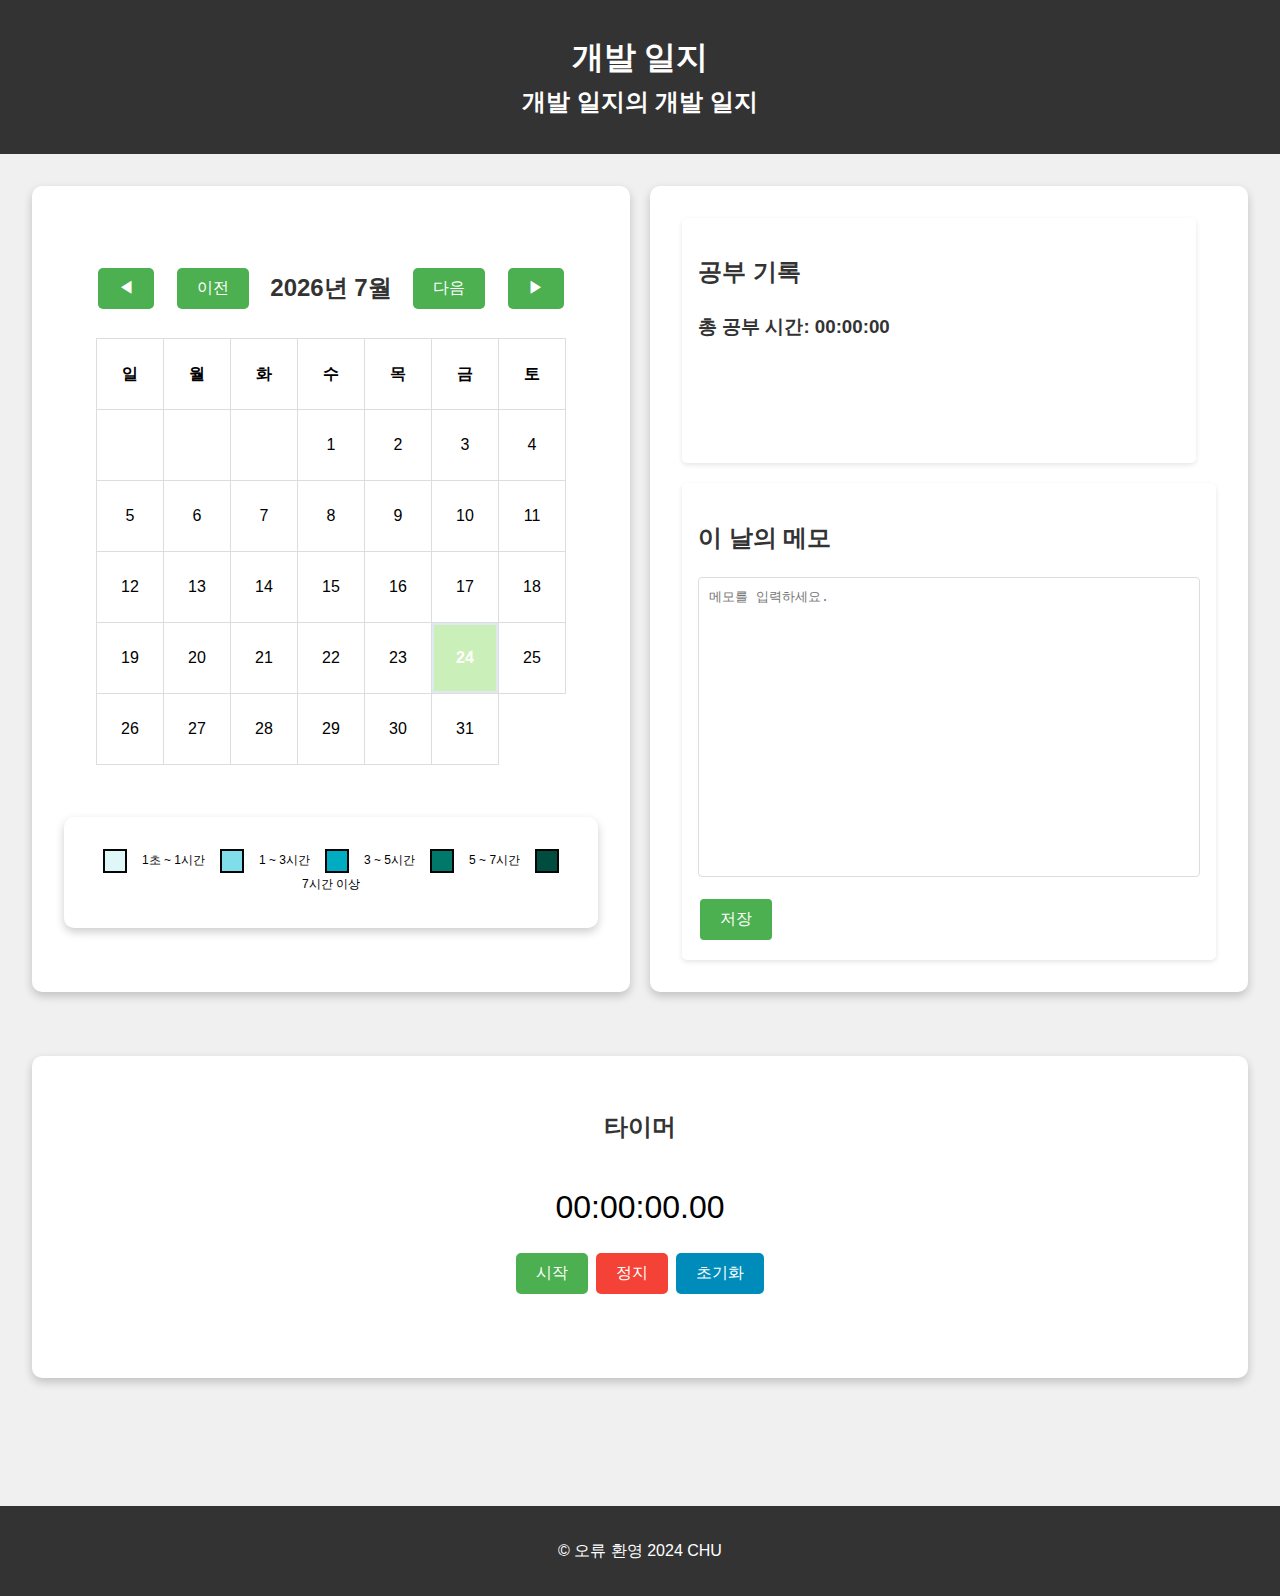
==== commit 492e0730: "공부추가" ====
--- a/index.html
+++ b/index.html
@@ -6,13 +6,13 @@
     <meta name="viewport" content="width=device-width, initial-scale=1.0">
     <title>Chu Archive</title>
     <link rel="stylesheet" href="style.css">
-    <link rel="stylesheet" href="https://cdnjs.cloudflare.com/ajax/libs/font-awesome/6.0.0-beta3/css/all.min.css">
+    <link rel="stylesheet" href="https://cdnjs.cloudflare.com/ajax/libs/font-awesome/6.0.0-beta3/css/all.min.css"> <!--공부기록 수정, 제거버튼 라이브러리-->
 </head>
-<body>
+<body> <!--내 프로젝트는 헤더 메인 푸터로 이루어져있다-->
     <header>
         <nav>
-            <a href="https://youtu.be/GNwWFq1Xtu0?si=cxYF8Sy4jzbHcSLc"><h1>개발 일지</h1></a>
-            <a href="dailyRecord.html"><h2>개발 일지의 개발 일지</h2></a>
+            <a href="https://youtu.be/GNwWFq1Xtu0?si=cxYF8Sy4jzbHcSLc" target="_blank" title="키미로쿠"><h1>개발 일지</h1></a>
+            <a href="dailyRecord.html" target="_blank" title="제곧내"><h2>개발 일지의 개발 일지</h2></a>
         </nav>
     </header>
 
@@ -60,6 +60,7 @@
                         <!-- 과목과 공부 시간이 여기에 추가됩니다 -->
                     </div>
                     <h3>총 공부 시간: <span id="total-study-time">00:00:00</span></h3>
+                    <!-- h3안에 있기 때문에 span씀-->
                 </div>
                 
                 <div id="memo-container">
--- a/style.css
+++ b/style.css
@@ -1,21 +1,21 @@
 /* 기본 스타일 */
 body {
     font-family: 'Arial', sans-serif;
-    line-height: 1.6;
+    line-height: 1.6; /*줄 높이*/
     margin: 0;
     padding: 0;
-    min-height: 100vh; /* 뷰포트 바디가 항상 꽉차게 */
-    display: flex;
-    flex-direction: column; /* 플렉스 자식 세로로 */
-}
-
-/* 링크 스타일 */
+    min-height: 100vh; /* 뷰포트 바디가 항상 꽉차게 물론 초과일 순 있음 최소한임 최소한 시각정 일관성을 위해 중요함*/
+    display: flex;
+    flex-direction: column; /* 플렉스 자식 세로로 row도 맘에 들긴 함 고민좀 */
+}
+
+/* h, a 스타일 */
 h1, h2, h3 {
     color: #333;
 }
 
 a {
-    color: #4CAF50; /* 링크 색상 */
+    color: #4CAF50; /* 링크 색 언더바 색도 포함 */
     text-decoration: none;
 }
 
@@ -25,40 +25,40 @@
 
 /* 헤더 스타일 */
 header { 
-    background-color: #333; /* 헤더 색상 */
-    padding: 2rem; /* 패딩 증가 */
+    background-color: #333; /* 헤더 색상 변경 */
+    padding: 2rem; /* 패딩을 늘려서 헤더 크기 증가 */
     text-align: center;
     color: #fff;
-    box-shadow: 0 4px 10px rgba(0, 0, 0, 0.3); /* 헤더 그림자 */
+    
 }
 
 header h1 {
     font-size: 2rem; /* 제목 크기 증가 */
-    margin: 0; /* 마진 제거 */
+    margin: 0; /* 제목의 기본 마진 제거 */
     color: #fff;
 }
 
 header h2 {
     font-size: 1.5rem; /* 부제목 크기 증가 */
-    margin: 0; /* 마진 제거 */
+    margin: 0; /* 부제목의 기본 마진 제거 */
     color: #fff;
 }
 
 /* 메인 스타일 */
 main {
-    flex: 1; /* 부모 요소의 남은 공간 다 차지 */
+    flex: 1; /* 부모 요소의 남은 공간 다 차지 즉 헤더와 푸터를 제외한 나머지 공간을 main이 차지*/
     padding: 2rem;
     background-color: #f0f0f0;
 }
 
 /* 섹션 스타일 */
-section { 
+section { /* 메인과 묘하게 다른색 */
     background-color: #fff; 
     border-radius: 10px; /* 섹션 모서리 둥글게 */
-    box-shadow: 0 4px 10px rgba(0,0,0,0.2); /* 섹션 그림자 */
-    padding: 2rem; /* 패딩 증가 */
+    box-shadow: 0 4px 10px rgba(0,0,0,0.2); /* 수평 수직 흐림반경 */
+    padding: 2rem; /* 섹션 패딩 증가 */
     margin-bottom: 2rem; /* 섹션 간 간격 증가 */
-    transition: transform 0.3s; /* 섹션 애니메이션 */
+    transition: transform 0.3s; /* 섹션 애니메이션 효과 ex)마우스 호버할 때 transform속성변경시*/
 }
 
 section:hover {
@@ -81,19 +81,19 @@
     justify-content: space-between; /* 균등 양끝 배치 */
     gap: 20px; /* 내용물 사이 간격 */
     margin-bottom: 2rem; /* 타이머랑 컨테이너 간격 */
-    box-sizing: border-box; /* 박스 사이즈 설정 */
+    box-sizing: border-box; /* 박스 사이즈를 정해놓기 평상시엔 content-box임 */
 }
 
 /* 캘린더 스타일 */
 #calendar, #notes {
-    flex: 1;   
+    flex: 1; /*캘린더와 노트가 공평하게 넓이차지*/
     display: flex;
     flex-direction: column; /* 위에있음 플렉스 자식 세로로 */
 }
 
 #calendar-container {
-    width: 100%;
-    margin: 0 auto;
+    /*width: 100%;*/
+    /*margin: 0 auto;*/
     padding: 2rem; /* 패딩 조정 */
     box-sizing: border-box;
     user-select: none;
@@ -104,7 +104,7 @@
     justify-content: space-between;
     align-items: center;
     margin-bottom: 10px;
-    gap: 10px;  
+    gap: 10px;  /*화면 줄였을 때 최소 갭*/
     user-select: none; /* 텍스트 선택 막기 */
 }
 
@@ -118,8 +118,7 @@
     border: 1px solid #ddd;
     transition: all 0.3s linear; /* 상태변화시 애니메이션 */
     padding: 10px;
-    height: 50px;
-    vertical-align: middle; /* 수직 가운데 정렬 */
+    height: 50px; /*컨텐츠의 높이만 의미함*/
     user-select: none; /* 텍스트 선택 막기 */
 }
 
@@ -130,11 +129,13 @@
 #calendar-body td.today {
     background-color: #e3e7eb;
     font-weight: bold;
+    box-shadow: 0 0 0 2px #e0e8f0 inset; /* inset은 요소 내부에 */
 }   
 
 #calendar-body td.selected {
     background-color: #cbefb8;
     color: white;
+    box-shadow: 0 0 0 2px #e0e8f0 inset; /* inset은 요소 내부에 */
 }
 
 #calendar-body td.today.selected {
@@ -148,36 +149,40 @@
     background-color: #45a049;
 }
 
+#calendar-body td.selected:hover{
+   background-color: #45a049;
+}
+
 #calendar-body td:hover {
-    background-color: #f0f0f0;
+    background-color: #c4c1c1;
     cursor: pointer;
 }
 
 /* 캘린더 색상 지표 스타일 */
 #color-legend {
-    display: flex;
+    display: flex; 
     justify-content: center;
-    flex-wrap: wrap;
+    flex-wrap: wrap; /*다른 줄로 넘어갈 수 있게끔*/
     margin-top: 20px;
     text-align: center;
 }
 
 .legend-item {
-    display: inline-block;
     width: 20px; /* 작은 크기로 조정 */
     height: 20px; /* 작은 크기로 조정 */
     margin: 0 5px;
-    vertical-align: middle;
-    border: 1px solid #ddd; /* 선택적: 구분을 위해 테두리 추가 */
+    border: 2px solid #050505; /* 선택적: 구분을 위해 테두리 추가 */
 }
 
 .legend-label {
-    display: inline-block;
     margin: 0 10px;
-    vertical-align: middle;
-    font-size: 12px; /* 폰트 크기 조정 */
-    line-height: 20px; /* 아이템과 텍스트가 수직 정렬되도록 */
-}
+    font-size: 12px; /* 폰트 크기를 조정 */
+    line-height: 23px; /* 아이템과 텍스트가 수직 정렬되도록 */
+}
+/*여기까지공부*/
+
+
+
 
 /* 노트 스타일 */
 #notes {
@@ -331,8 +336,12 @@
 #timer-display {
     font-size: 2rem;
     margin-bottom: 1rem;
-    padding-top: 1rem; /* 유저 선택 방지 */
-    font-family: 'Courier New', monospace; /* 고정폭 글꼴로 변경 */
+    padding-top: 1rem; /* 타이머 시간을 복사하고 싶을 수 있으니 유저 선택을 막지 않음 */
+}
+
+#timer-buttons {
+    margin-bottom: 3rem; /* 버튼 아래 여백 더 증가 */
+    user-select: none;
 }
 
 /* 버튼 스타일 */
@@ -371,7 +380,8 @@
 #reset-timer { background-color: #008CBA; }
 #reset-timer:hover { background-color: #007a9e; }
 
-/* 개발일지 스타일 */
+
+/* 개발일지의 개발일지 */
 .dailyRecord {
     background-color: gray;
     color: white;
@@ -396,6 +406,7 @@
     right: 5px; /* 셀의 오른쪽 여백 */
 }
 
+
 /* 반응형 디자인 */
 @media (max-width: 768px) {
     #calendar-notes-container {
@@ -420,4 +431,4 @@
     button {
         padding: 8px 16px;
     }
-}
+}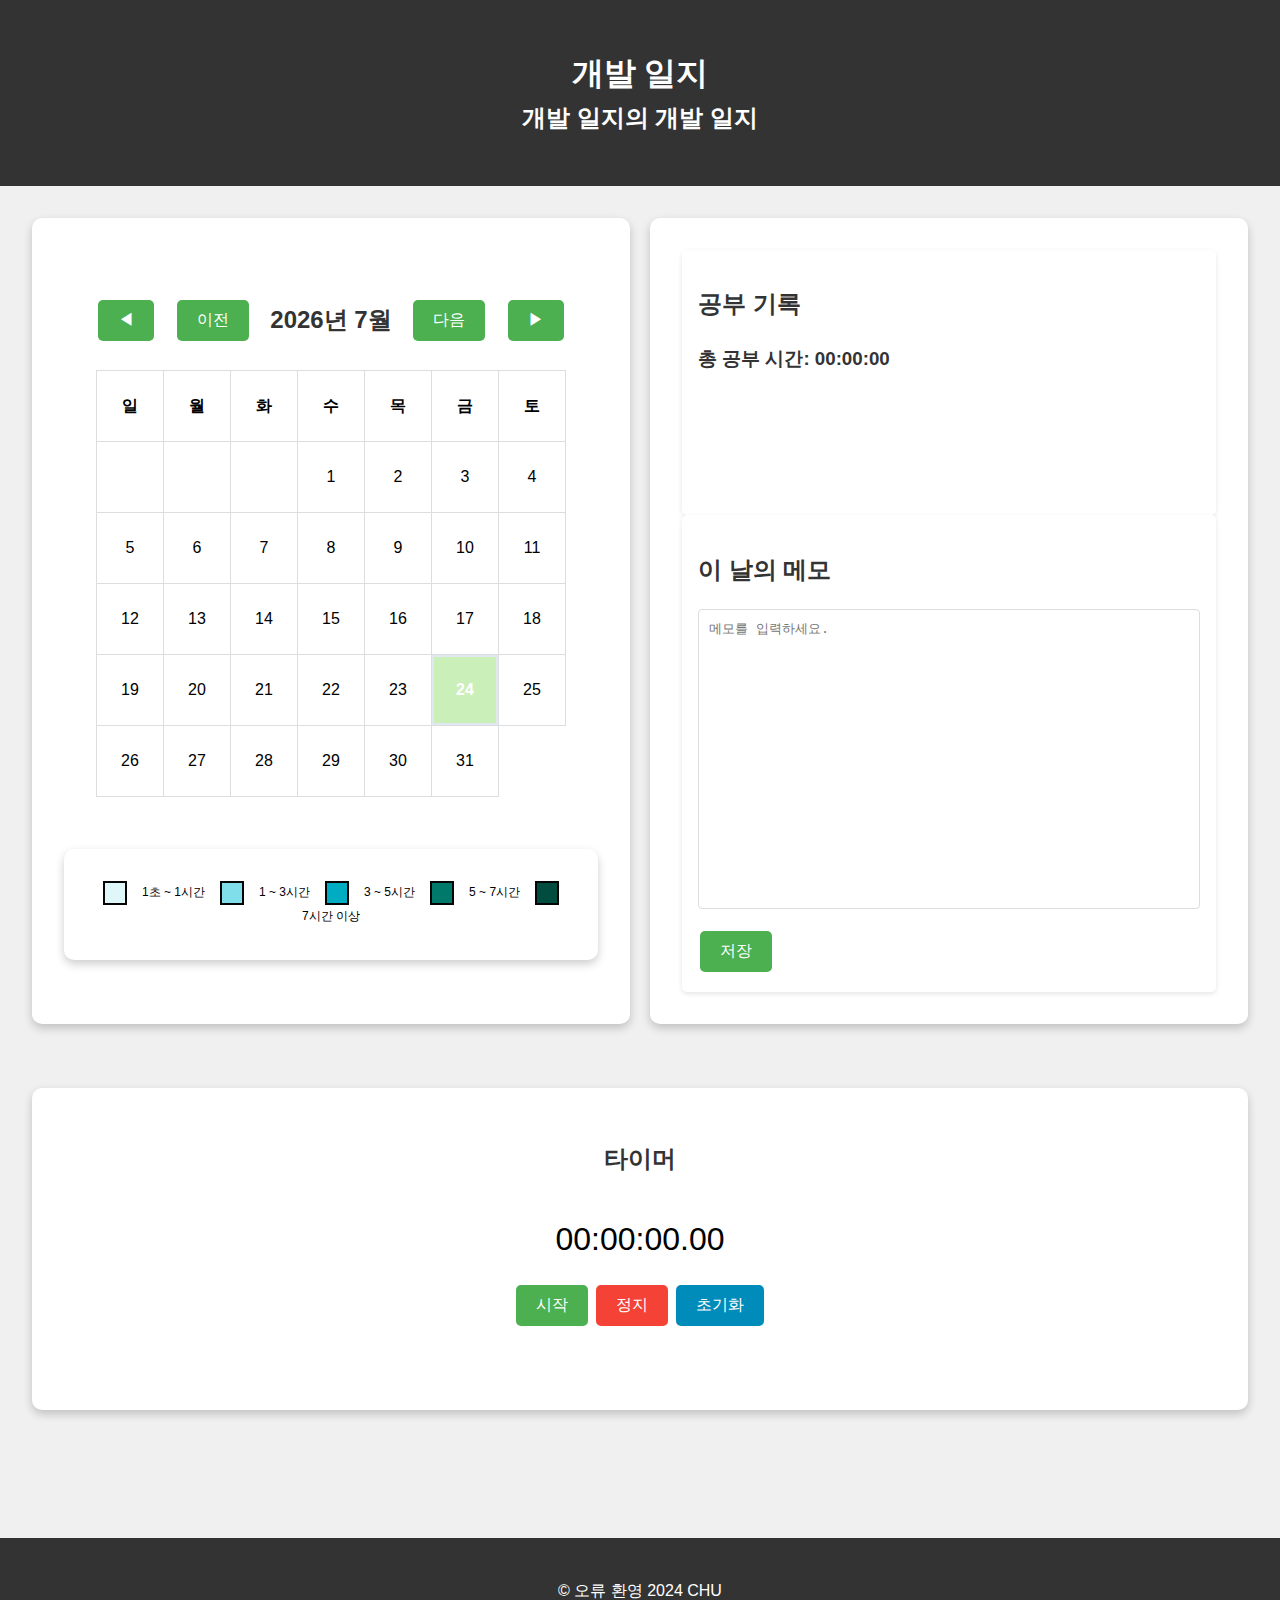
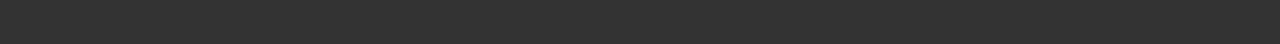
==== commit ec34c370: "css공부 끗 이걸 다운 받아도 무방하다 추진성" ====
--- a/index.html
+++ b/index.html
@@ -12,8 +12,11 @@
     <header>
         <nav>
             <a href="https://youtu.be/GNwWFq1Xtu0?si=cxYF8Sy4jzbHcSLc" target="_blank" title="키미로쿠"><h1>개발 일지</h1></a>
+        </nav>  
+        <nav>
             <a href="dailyRecord.html" target="_blank" title="제곧내"><h2>개발 일지의 개발 일지</h2></a>
         </nav>
+            
     </header>
 
     <main>
@@ -57,7 +60,7 @@
                 <div id="study-container">
                     <h2>공부 기록</h2>
                     <div id="study-records">
-                        <!-- 과목과 공부 시간이 여기에 추가됩니다 -->
+                        <!-- 과목과 공부 시간이 여기에 추가됩니다 이 안의 클래스는 study-record-->
                     </div>
                     <h3>총 공부 시간: <span id="total-study-time">00:00:00</span></h3>
                     <!-- h3안에 있기 때문에 span씀-->
--- a/style.css
+++ b/style.css
@@ -23,25 +23,30 @@
     text-decoration: underline;
 }
 
+
 /* 헤더 스타일 */
 header { 
     background-color: #333; /* 헤더 색상 변경 */
-    padding: 2rem; /* 패딩을 늘려서 헤더 크기 증가 */
+    padding: 3rem; /* 패딩을 늘려서 헤더 크기 증가 */
     text-align: center;
     color: #fff;
-    
+    display: flex;
+    flex-direction: column;
 }
 
 header h1 {
     font-size: 2rem; /* 제목 크기 증가 */
     margin: 0; /* 제목의 기본 마진 제거 */
     color: #fff;
+    display: inline;
 }
 
 header h2 {
     font-size: 1.5rem; /* 부제목 크기 증가 */
     margin: 0; /* 부제목의 기본 마진 제거 */
     color: #fff;
+    display: inline;
+
 }
 
 /* 메인 스타일 */
@@ -70,7 +75,7 @@
     background-color: #333;
     color: #fff;
     text-align: center;
-    padding: 1rem;
+    padding: 1.5rem;
     bottom: 0;
     box-sizing: border-box;
 }
@@ -85,7 +90,7 @@
 }
 
 /* 캘린더 스타일 */
-#calendar, #notes {
+#calendar {
     flex: 1; /*캘린더와 노트가 공평하게 넓이차지*/
     display: flex;
     flex-direction: column; /* 위에있음 플렉스 자식 세로로 */
@@ -165,6 +170,7 @@
     flex-wrap: wrap; /*다른 줄로 넘어갈 수 있게끔*/
     margin-top: 20px;
     text-align: center;
+    user-select: none;
 }
 
 .legend-item {
@@ -181,14 +187,10 @@
 }
 /*여기까지공부*/
 
-
-
-
-/* 노트 스타일 */
-#notes {
-    display: flex;
-    justify-content: space-between;
-    gap: 20px;
+#notes{ /*섹션때매 패딩 2rem*/
+    flex: 1; /*캘린더와 노트가 공평하게 넓이차지*/
+    display: flex;
+    flex-direction: column; /* 위에있음 플렉스 자식 세로로 */ 
 }
 
 #study-container, #memo-container {
@@ -199,48 +201,32 @@
     box-shadow: 0 2px 5px rgba(0, 0, 0, 0.1);
 }
 
-#study-container {
-    margin-right: 20px; /* 왼쪽 여백 */
-}
-
 #study-records {
     margin-bottom: 20px;
 }
 
-#study-records div {
+#study-records div { /*얘는 자식div를 뜻함 본인 div가 아니고 즉 각각의 공부기록 .study record랑 같은 말임*/
     background-color: #f9f9f9; /* 공부 기록 배경 색상 */
     border: 1px solid #ddd;
     border-radius: 5px;
-    padding: 10px;
-    transition: background-color 0.3s; /* 애니메이션 효과 */
+    padding: 15px;
+    margin-bottom: 10px;
+    display: flex;
+    justify-content: space-between; /* 양쪽 끝으로 정렬 */
+    align-items: center; /* 교차축 중앙 정렬 */
+    transition: background-color 0.3s, box-shadow 0.3s;
     position: relative; /* 수정 및 삭제 버튼을 절대 위치로 배치하기 위해 필요 */
+    
 }
 
 #study-records div:hover {
     background-color: #e0e0e0; /* 공부 기록 호버 시 색상 변경 */
+    box-shadow: 0 2px 5px rgba(0, 0, 0, 0.1);
+
 }
 
 #total-study-time {
     font-weight: bold;
-}
-
-/* 공부 기록 수정 및 삭제 버튼 스타일 */
-.study-record {
-    display: flex;
-    justify-content: space-between; /* 양쪽 끝으로 정렬 */
-    align-items: center; /* 수직 중앙 정렬 */
-    margin-bottom: 10px;
-    padding: 10px;
-    border: 1px solid #ddd;
-    border-radius: 5px;
-    background-color: #f9f9f9;
-    position: relative;
-    transition: background-color 0.3s, box-shadow 0.3s;
-}
-
-.study-record:hover {
-    background-color: #e0e0e0;
-    box-shadow: 0 2px 5px rgba(0, 0, 0, 0.1);
 }
 
 .study-record button {
@@ -252,19 +238,16 @@
     font-weight: bold;
 }
 
-.study-record i {
+.study-record i {/*편집, 제거 아이콘*/
     font-size: 1.2rem; /* 아이콘 크기 조정 */
     color: #4CAF50; /* 아이콘 색상 */
+    
 }
 
 .study-record button:hover i {
-    color: #45a049; /* 호버 시 아이콘 색상 변경 */
-}
-
-/* 공부 기록 배경색을 연두색으로 설정 */
-.study-record {
-    background-color: #f9f9f9; /* 기본 배경 색상 */
-}
+    color: #fff; /* 호버 시 아이콘 색상 변경 */
+}
+
 
 /* 이스터에그 배경색 */
 .study-record.egg {
@@ -276,18 +259,19 @@
     position: fixed;
     top: 50%;
     left: 50%;
-    transform: translate(-50%, -50%);
+    /*transform: translate(-50%, -50%); 그냥 이런 게 있다 정도만 알기*/
     background-color: #fff;
-    border: 1px solid #ddd;
+    border: 2px solid #ddd;
     padding: 20px;
     border-radius: 8px;
     box-shadow: 0 4px 8px rgba(0, 0, 0, 0.2);
-    z-index: 1000; /* 다른 요소 위에 표시되도록 */
+    z-index: 1000; /* 다른 요소 위에 표시되도록 값이 클 수록 위레 표시*/
 }
 
 .memo-editor textarea {
     width: 100%;
     margin-bottom: 10px;
+    resize: none;
 }
 
 .memo-editor button {
@@ -307,24 +291,6 @@
     box-sizing: border-box; /* 이거 없으면 컨텐츠가 width 100% 먹고 패딩, 테두리 추가됨 */
 }
 
-#save-memo {
-    background-color: #4CAF50;
-    color: white;
-    border: none;
-    padding: 10px 20px;
-    text-align: center;   
-    display: inline-block;
-    font-size: 16px;
-    margin: 4px 2px;
-    cursor: pointer;
-    border-radius: 4px;
-    align-self: flex-start; /* 저장 버튼 왼쪽 정렬 */
-}
-
-#save-memo:hover {
-    background-color: #45a049;
-}
-
 /* 타이머 스타일 */
 #timer {
     text-align: center;
@@ -333,6 +299,9 @@
     padding-bottom: 2rem; /* 추가 패딩 */
 }
 
+#timer h2{
+    user-select: none;
+}
 #timer-display {
     font-size: 2rem;
     margin-bottom: 1rem;
@@ -407,8 +376,9 @@
 }
 
 
-/* 반응형 디자인 */
-@media (max-width: 768px) {
+/* 기본 미디어 쿼리 */
+@media (max-width: 1024px) {
+    /* 테이블이나 카드 레이아웃을 그리드 레이아웃으로 변경할 때 */
     #calendar-notes-container {
         flex-direction: column;
     }
@@ -417,18 +387,68 @@
     }
 }
 
+/* 모바일 화면을 위한 미디어 쿼리 */
+@media (max-width: 768px) {
+    /* 주요 섹션과 요소의 스타일 조정 */
+    #calendar-notes-container {
+        flex-direction: column;
+    }
+    #calendar {
+        margin-bottom: 1rem; /* 하단 여백 조정 */
+    }
+    #notes {
+        margin-top: 1rem; /* 상단 여백 조정 */
+    }
+    #study-container, #memo-container {
+        padding: 1rem;
+    }
+    #study-records div {
+        padding: 10px; /* 내부 여백 조정 */
+    }
+}
+
+/* 소형 모바일 화면을 위한 미디어 쿼리 */
 @media (max-width: 600px) {
+    /* 더 작은 화면을 위한 스타일 조정 */
     main { 
         padding: 1rem;
-        font-size: 0.9rem; 
+        font-size: 0.9rem; /* 폰트 크기 조정 */
     }
     #calendar-container {
         max-width: 100%;
     }
     #timer-display {
-        font-size: 1.5rem;
+        font-size: 1.5rem; /* 타이머 표시 크기 조정 */
     }
     button {
-        padding: 8px 16px;
-    }
-}+        padding: 8px 16px; /* 버튼 패딩 조정 */
+    }
+    #calendar-body td {
+        height: 40px; /* 셀 높이 조정 */
+        font-size: 0.8rem; /* 폰트 크기 조정 */
+    }
+    #memo-text {
+        min-height: 150px; /* 메모 영역 최소 높이 조정 */
+    }
+}
+
+/* 아주 작은 화면을 위한 미디어 쿼리 */
+@media (max-width: 400px) {
+    /* 아주 작은 화면에서의 스타일 조정 */
+    header h1 {
+        font-size: 1.5rem; /* 제목 크기 조정 */
+    }
+    header h2 {
+        font-size: 1.2rem; /* 부제목 크기 조정 */
+    }
+    #study-records div {
+        font-size: 0.8rem; /* 폰트 크기 조정 */
+        padding: 8px; /* 내부 여백 조정 */
+    }
+    #timer-display {
+        font-size: 1.2rem; /* 타이머 표시 크기 조정 */
+    }
+    button {
+        font-size: 0.9rem; /* 버튼 폰트 크기 조정 */
+    }
+}
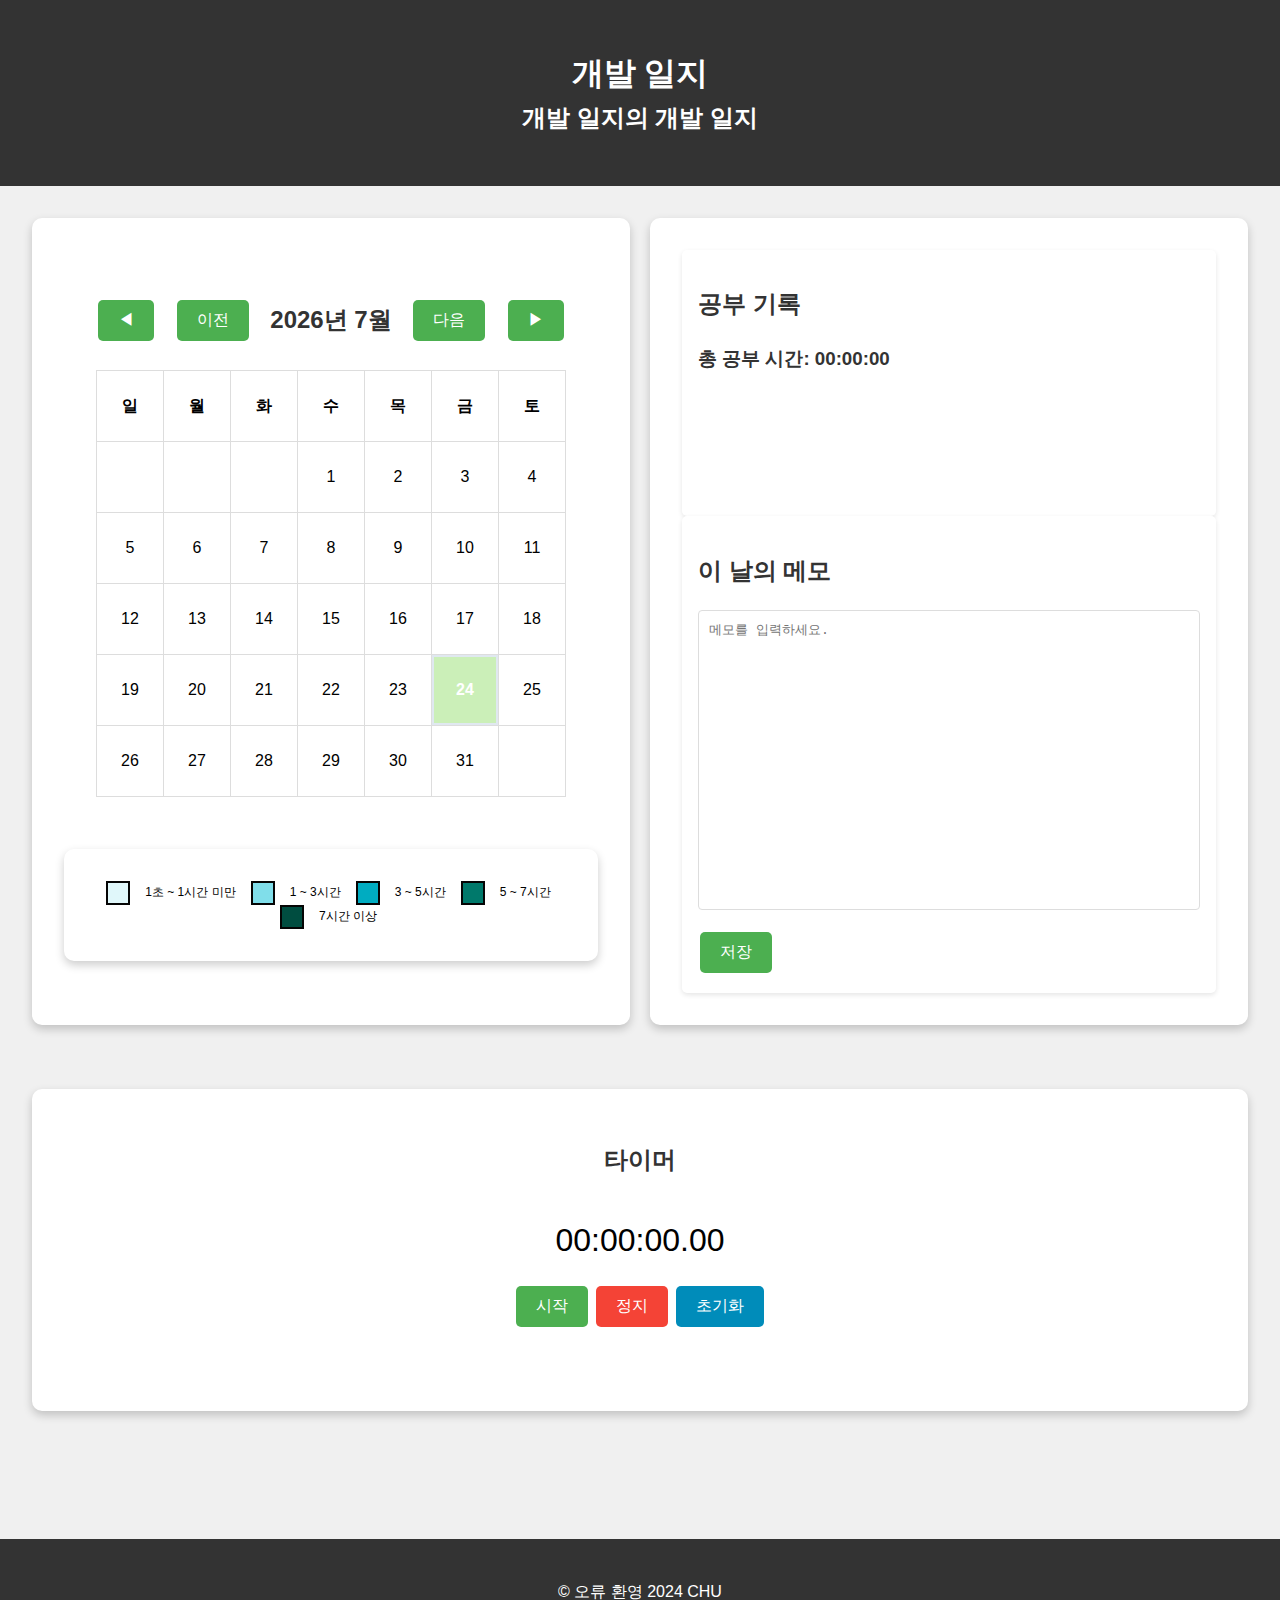
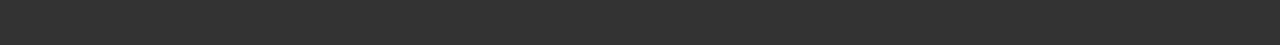
==== commit add0a74d: "js공부본 이거 다운받으셈 지금까지 올린 것 중엔" ====
--- a/index.html
+++ b/index.html
@@ -24,11 +24,11 @@
             <section id="calendar">
                 <div id="calendar-container">
                     <div id="calendar-header">
-                        <button class="year-button" onclick="changeYear(-1)">&#9664;</button>
+                        <button id="prev-year">&#9664;</button>
                         <button id="prev-month">이전</button>
-                        <h2 id="current-month-year"></h2>
+                        <h2 id="current-month-year" title="Today"></h2>
                         <button id="next-month">다음</button>
-                        <button class="year-button" onclick="changeYear(1)">&#9654;</button>
+                        <button id="next-year">&#9654;</button>
                     </div>
                     <table id="calendar-body">
                         <thead>
@@ -43,7 +43,7 @@
                 <!-- 색상 지표 추가 -->
                 <section id="color-legend">
                     <div class="legend-item" style="background-color: #e0f7fa;"></div>
-                    <span class="legend-label">1초 ~ 1시간</span>
+                    <span class="legend-label">1초 ~ 1시간 미만</span>
                     <div class="legend-item" style="background-color: #80deea;"></div>
                     <span class="legend-label">1 ~ 3시간</span>
                     <div class="legend-item" style="background-color: #00acc1;"></div>
--- a/style.css
+++ b/style.css
@@ -94,6 +94,12 @@
     flex: 1; /*캘린더와 노트가 공평하게 넓이차지*/
     display: flex;
     flex-direction: column; /* 위에있음 플렉스 자식 세로로 */
+}
+
+#current-month-year:hover{
+    cursor: pointer;
+    text-decoration: underline;
+    text-decoration-color: #333;
 }
 
 #calendar-container {
@@ -362,10 +368,9 @@
 .checkmark {
     width: 16px; /* 아이콘의 너비 */
     height: 16px; /* 아이콘의 높이 */
-    background: url('5291043.png') no-repeat center center; /* 체크 아이콘 이미지 경로 */
-    background-size: contain; /* 아이콘이 셀에 맞게 조정되도록 */
+    background: url('5291043.png') no-repeat;
+    background-size: contain; /* 아이콘이 셀에 맞게 조정되도록 이미지 비율은 유지*/
     display: inline-block;
-    vertical-align: middle; /* 아이콘의 세로 정렬 */
     margin-left: 4px; /* 셀의 왼쪽 여백 */
 }
 
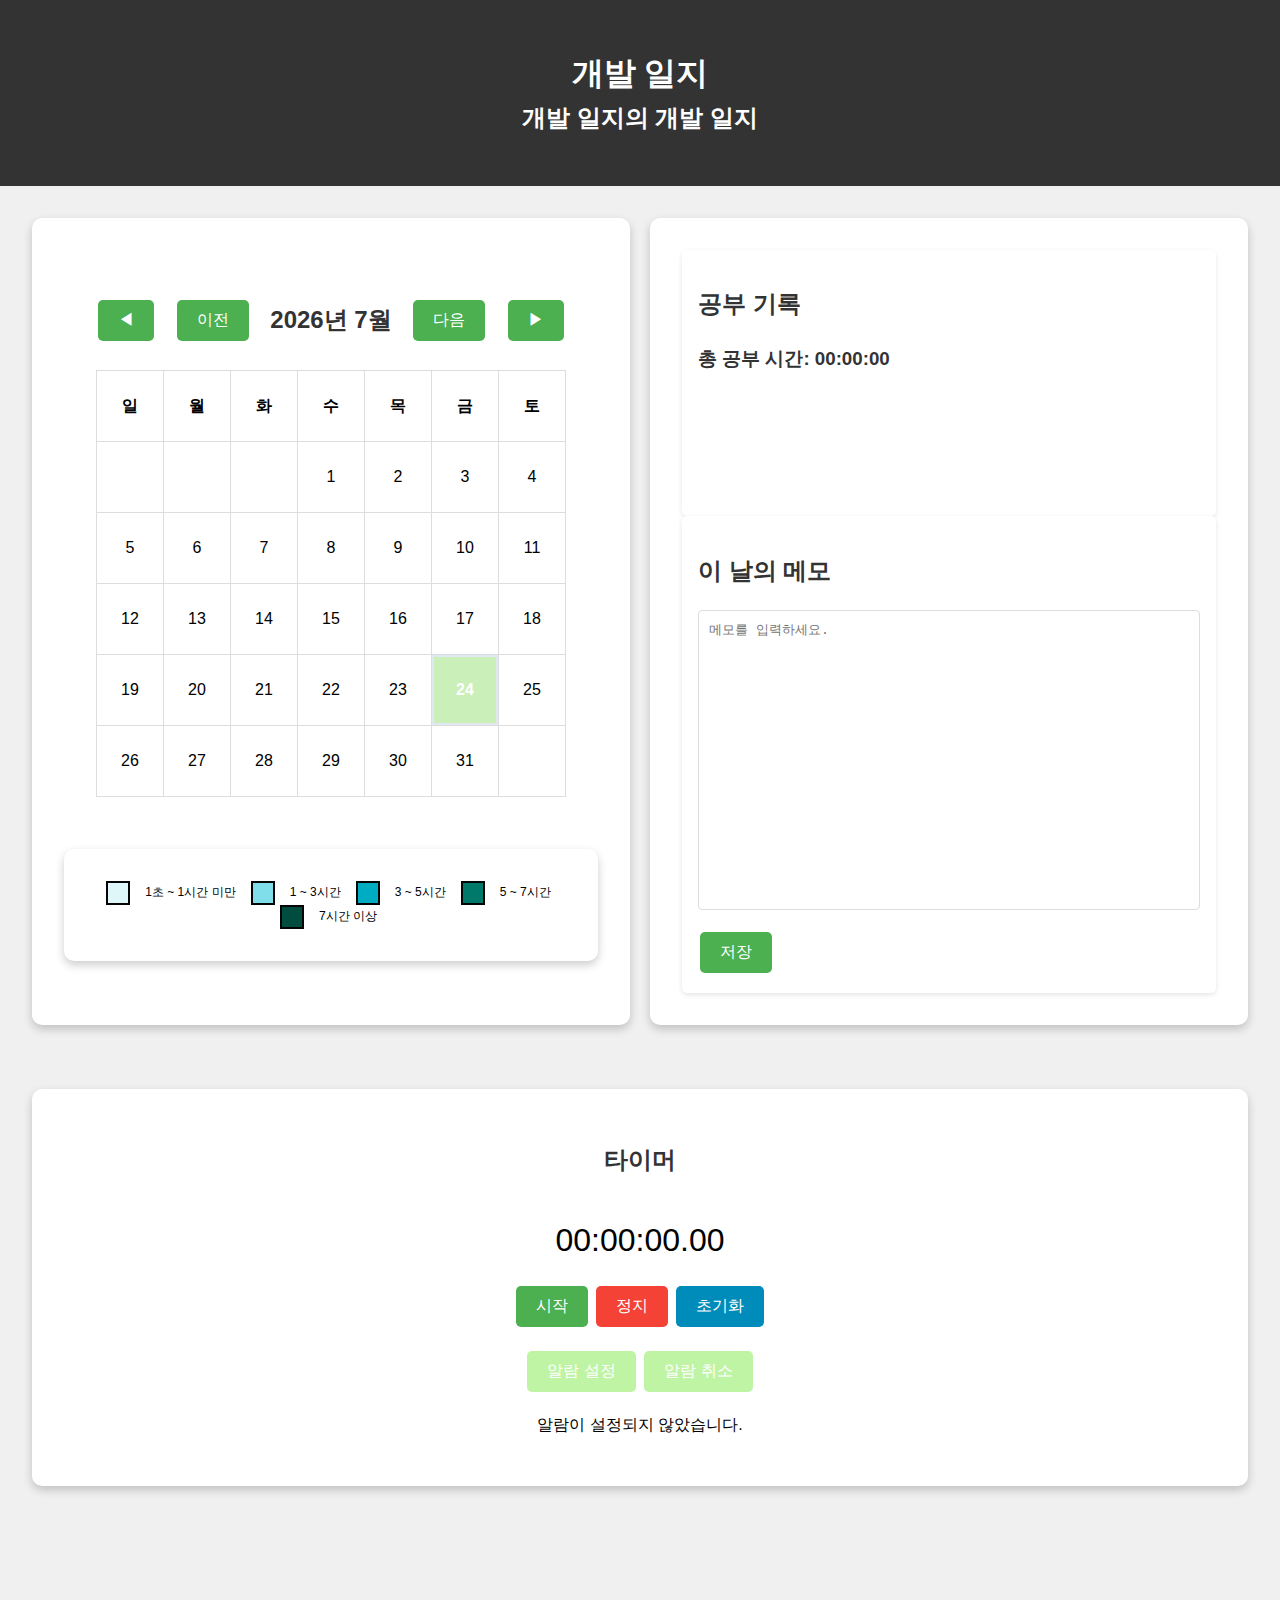
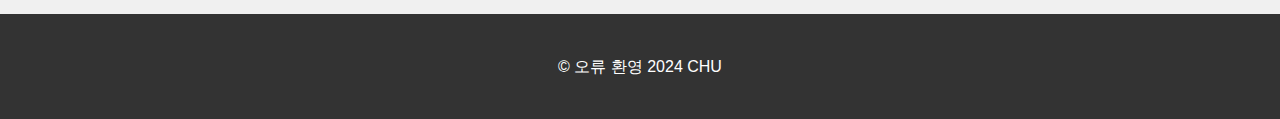
==== commit fa1e5dbe: "타이머 기능 추가" ====
--- a/index.html
+++ b/index.html
@@ -82,6 +82,11 @@
                 <button id="stop-timer">정지</button>
                 <button id="reset-timer">초기화</button>
             </div>
+       <div id="alarm-buttons">
+                <button id="set-alarm">알람 설정</button>
+                <button id="cancel-alarm">알람 취소</button>
+       </div>
+            <p id="alarm-status">알람이 설정되지 않았습니다.</p>
         </section>
     </main>
 
--- a/style.css
+++ b/style.css
@@ -8,6 +8,10 @@
     display: flex;
     flex-direction: column; /* 플렉스 자식 세로로 row도 맘에 들긴 함 고민좀 */
 }
+
+
+
+
 
 /* h, a 스타일 */
 h1, h2, h3 {
@@ -138,7 +142,7 @@
 }
 
 #calendar-body td.today {
-    background-color: #e3e7eb;
+    background-color:rgb(228, 183, 183);
     font-weight: bold;
     box-shadow: 0 0 0 2px #e0e8f0 inset; /* inset은 요소 내부에 */
 }   
@@ -156,8 +160,8 @@
     box-shadow: 0 0 0 2px #e0e8f0 inset; /* inset은 요소 내부에 */
 }
 
-#calendar-body td.today.selected:hover {
-    background-color: #45a049;
+#calendar-body td.today:hover{
+    background-color: rgb(224, 145, 145);
 }
 
 #calendar-body td.selected:hover{
@@ -165,9 +169,11 @@
 }
 
 #calendar-body td:hover {
-    background-color: #c4c1c1;
+    background-color: #c4c1c1;  
     cursor: pointer;
 }
+
+
 
 /* 캘린더 색상 지표 스타일 */
 #color-legend {
@@ -261,7 +267,7 @@
 }
 
 /* 스터디 메모 편집기 스타일 */
-.memo-editor {
+.minimemo-editor {
     position: fixed;
     top: 50%;
     left: 50%;
@@ -274,13 +280,13 @@
     z-index: 1000; /* 다른 요소 위에 표시되도록 값이 클 수록 위레 표시*/
 }
 
-.memo-editor textarea {
+.minimemo-editor textarea {
     width: 100%;
     margin-bottom: 10px;
     resize: none;
 }
 
-.memo-editor button {
+.minimemo-editor button {
     margin-right: 10px;
 }
 
@@ -315,9 +321,10 @@
 }
 
 #timer-buttons {
-    margin-bottom: 3rem; /* 버튼 아래 여백 더 증가 */
+    margin-bottom: 1rem; /* 버튼 아래 여백 더 증가 */
     user-select: none;
 }
+
 
 /* 버튼 스타일 */
 button {
@@ -355,7 +362,12 @@
 #reset-timer { background-color: #008CBA; }
 #reset-timer:hover { background-color: #007a9e; }
 
-
+#set-alarm { background-color: #bff4a4;}
+#set-alarm:hover {background-color: #a4e1a4;} /*색 마음에 듦*/
+
+#cancel-alarm { background-color: #bff4a4;}
+#cancel-alarm:hover {background-color: #a4e1a4;}
+ 
 /* 개발일지의 개발일지 */
 .dailyRecord {
     background-color: gray;
